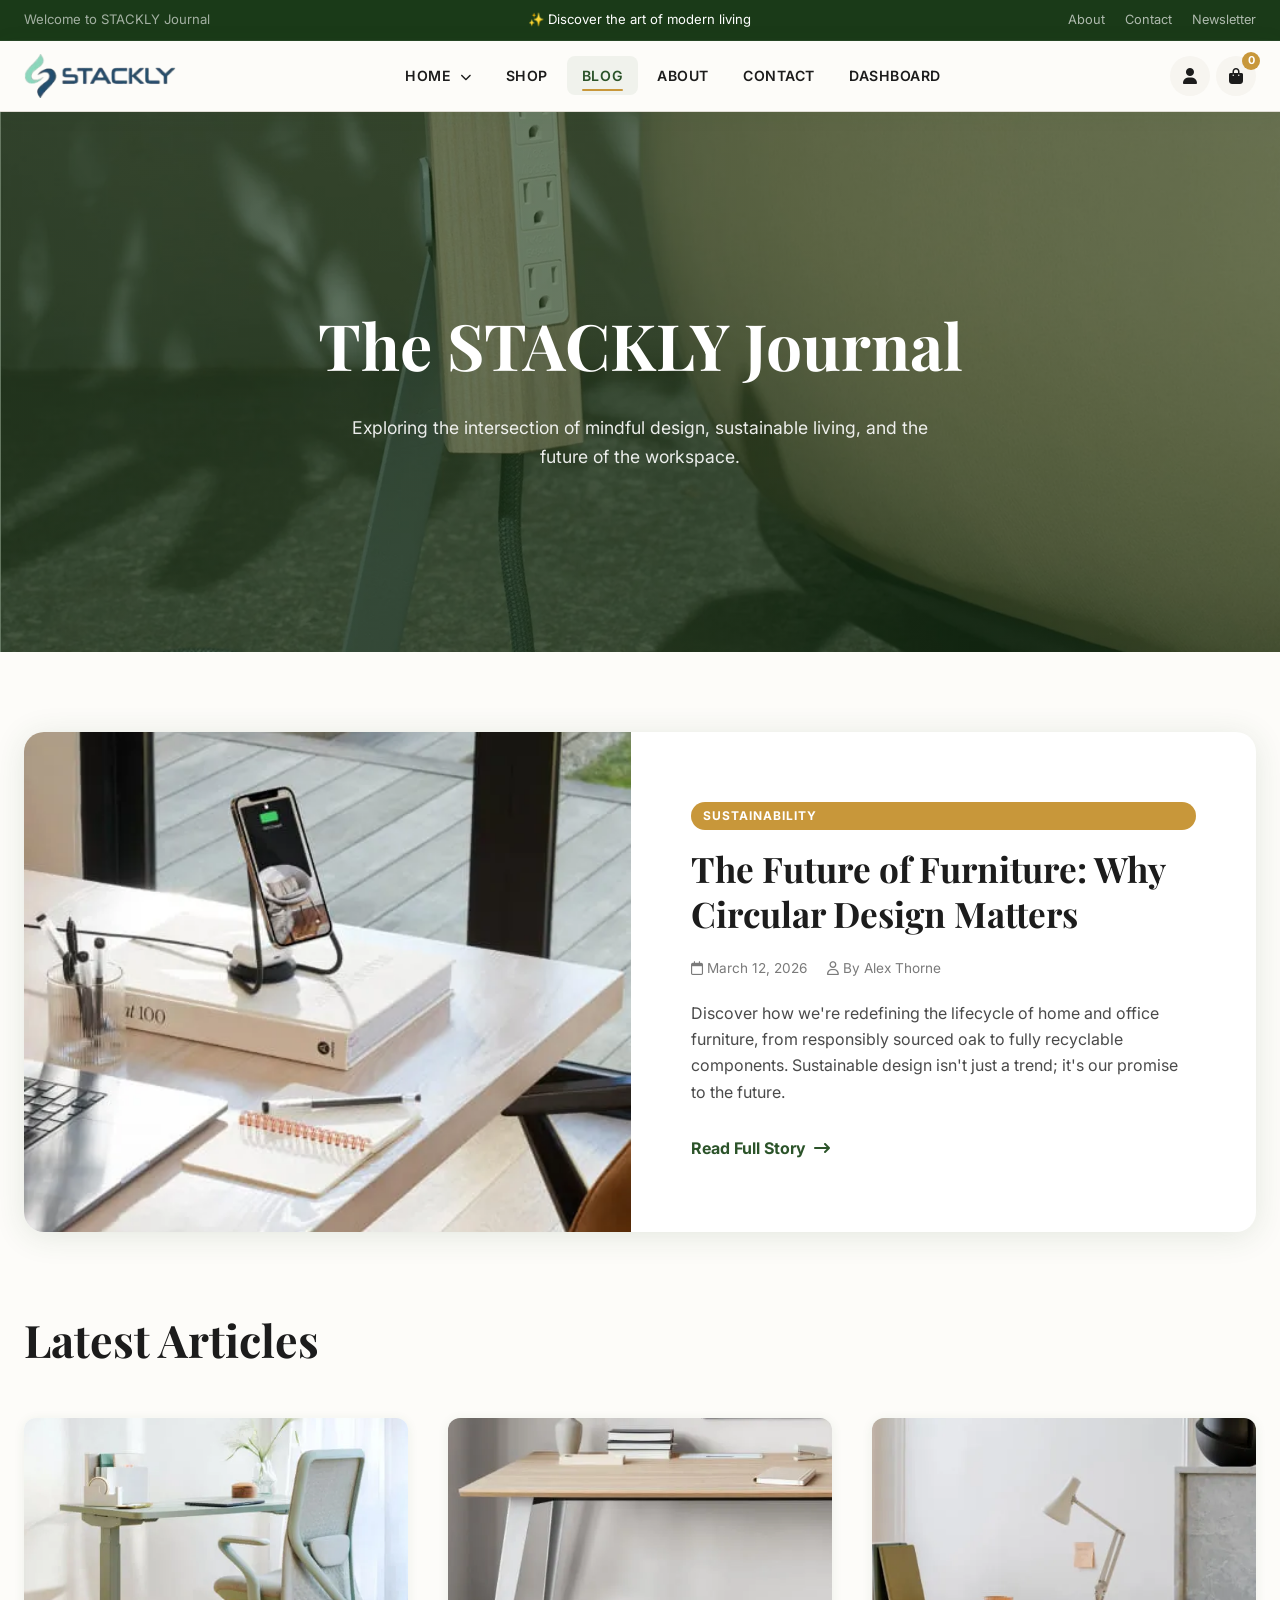
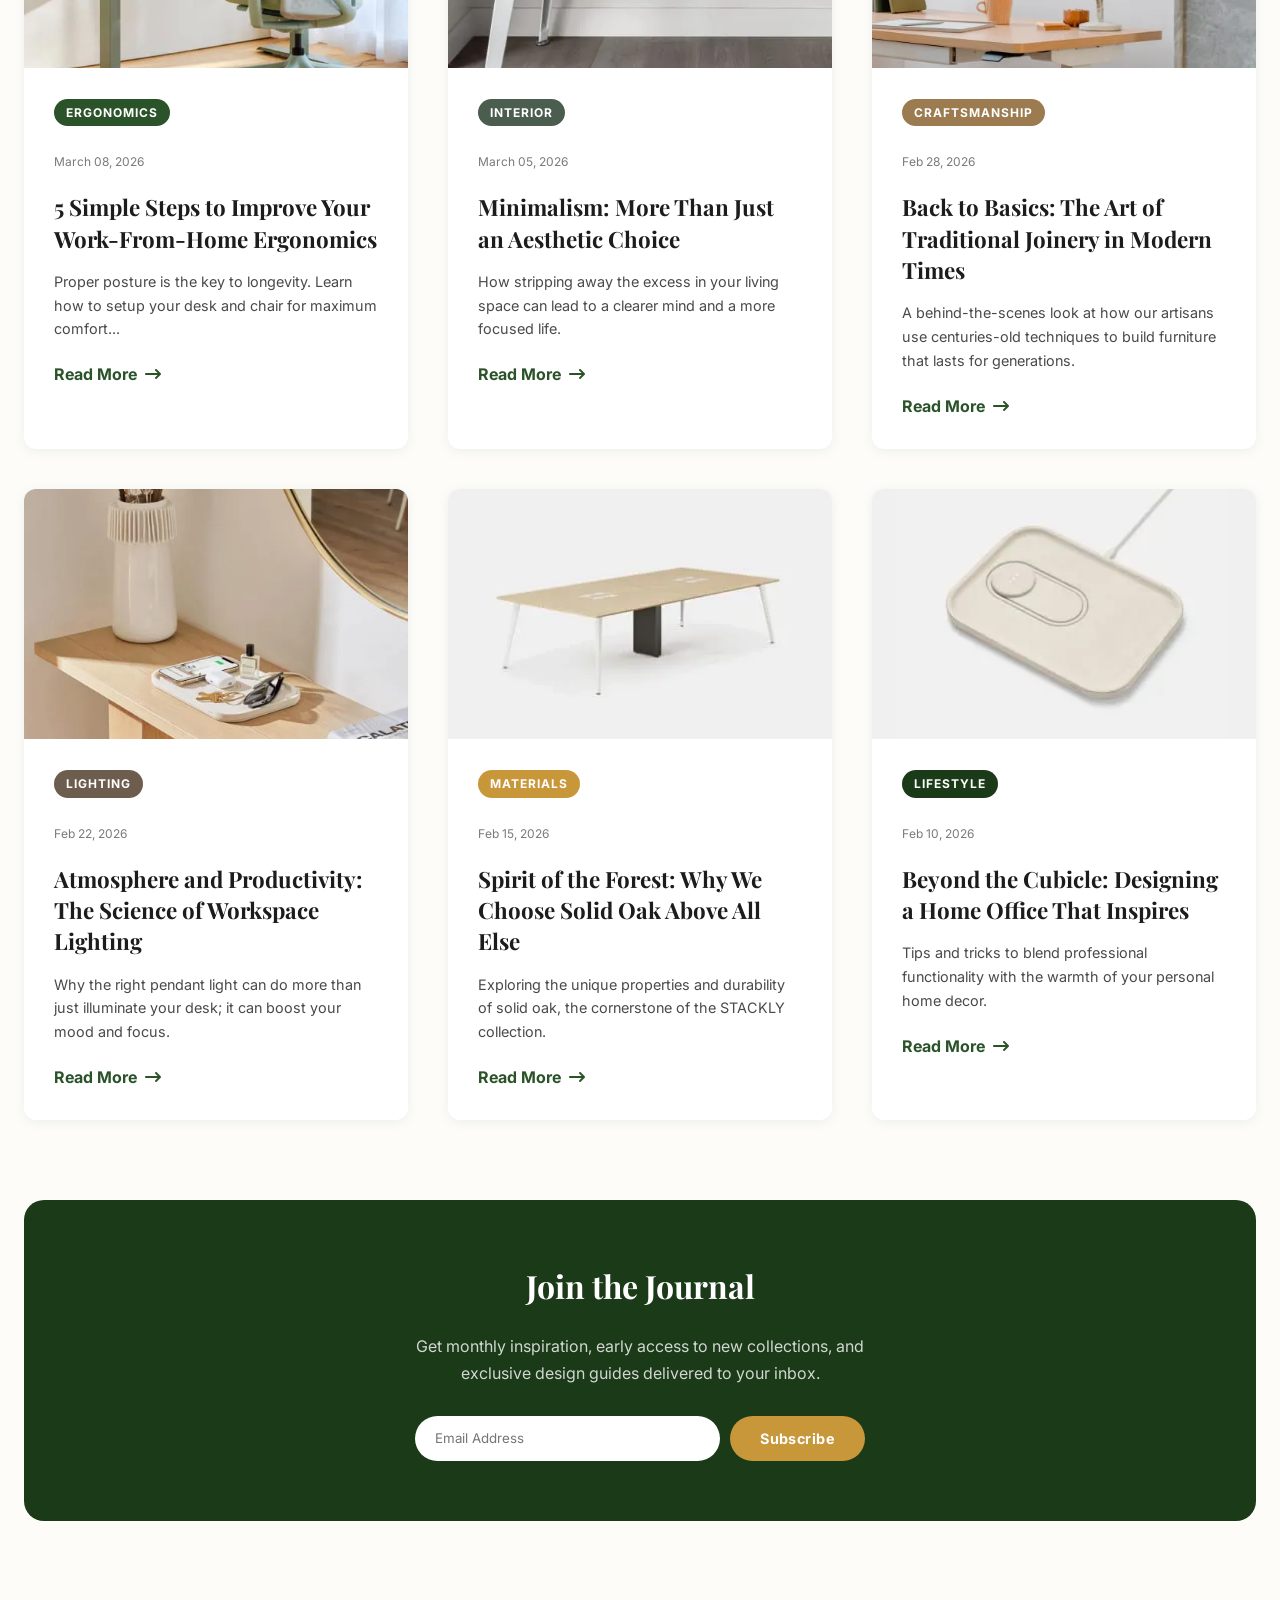
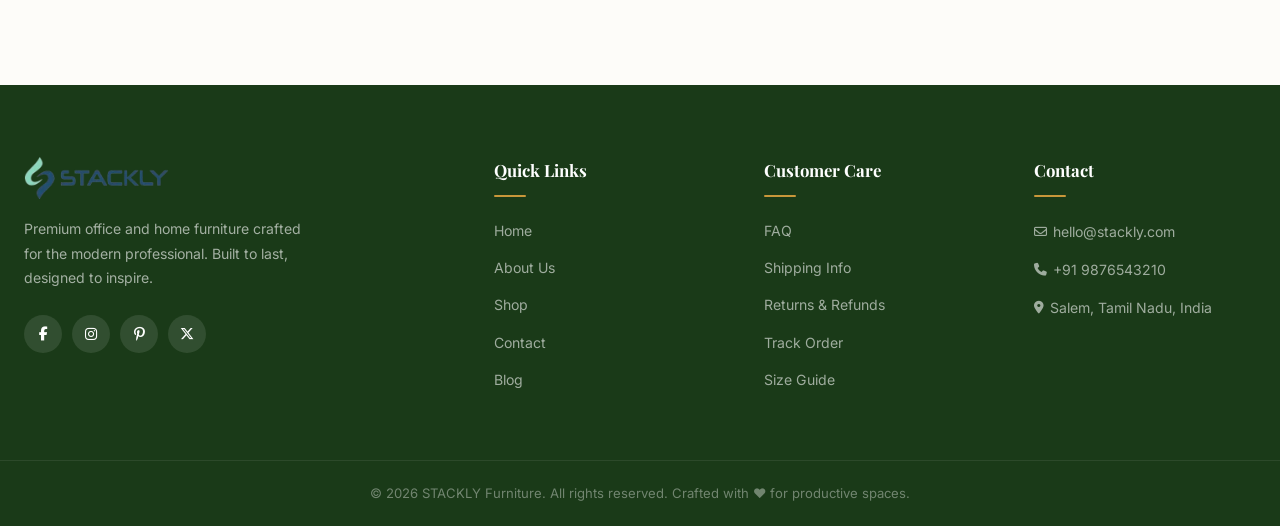
==== blog.html @ e365cb75 "Add files via upload" ====
<!DOCTYPE html>
<html lang="en-US">
<head>
  <meta charset="utf-8">
  <title>Blog - STACKLY Furniture | Design, Interior & Lifestyle</title>
  <meta name="description" content="Read the latest from STACKLY Furniture on interior design, office ergonomics, and sustainable living.">
  <meta name="author" content="STACKLY">
  <meta name="viewport" content="width=device-width, initial-scale=1, maximum-scale=1">
  <link rel="preconnect" href="https://fonts.googleapis.com">
  <link href="https://fonts.googleapis.com/css2?family=Inter:wght@300;400;500;600;700&family=Playfair+Display:wght@600;700&display=swap" rel="stylesheet">
  <link rel="stylesheet" href="https://cdnjs.cloudflare.com/ajax/libs/font-awesome/6.5.0/css/all.min.css">
  <link rel="stylesheet" href="style.css">
  <style>
    .blog-hero {
      height: 60vh;
      background: linear-gradient(rgba(26,58,24,0.6), rgba(26,58,24,0.6)), url('images/banner/banner-1.webp') center/cover no-repeat;
      display: flex;
      align-items: center;
      justify-content: center;
      text-align: center;
      color: var(--white);
      margin-bottom: 80px;
    }
    .blog-hero h1 {
      font-family: 'Playfair Display', serif;
      font-size: clamp(2.5rem, 5vw, 4rem);
      margin-bottom: 16px;
    }
    .blog-hero p {
      font-size: 1.1rem;
      max-width: 600px;
      margin: 0 auto;
      opacity: 0.9;
    }

    .featured-post {
      margin-bottom: 80px;
    }
    .featured-card {
      display: flex;
      background: var(--white);
      border-radius: var(--radius-lg);
      overflow: hidden;
      box-shadow: var(--shadow);
      transition: var(--transition-slow);
      text-decoration: none;
    }
    .featured-card:hover {
      transform: translateY(-8px);
      box-shadow: var(--shadow-lg);
    }
    .featured-img {
      flex: 1.2;
      height: 500px;
      overflow: hidden;
    }
    .featured-img img {
      width: 100%;
      height: 100%;
      object-fit: cover;
      transition: transform 1s ease;
    }
    .featured-card:hover .featured-img img {
      transform: scale(1.05);
    }
    .featured-content {
      flex: 1;
      padding: 60px;
      display: flex;
      flex-direction: column;
      justify-content: center;
    }
    .post-category {
      display: inline-block;
      padding: 4px 12px;
      background: var(--accent);
      color: var(--white);
      font-size: 0.75rem;
      font-weight: 700;
      border-radius: 50px;
      margin-bottom: 16px;
      text-transform: uppercase;
      letter-spacing: 1px;
    }
    .featured-content h2 {
      font-family: 'Playfair Display', serif;
      font-size: 2.2rem;
      line-height: 1.3;
      margin-bottom: 20px;
      color: var(--text-dark);
    }
    .post-meta {
      font-size: 0.85rem;
      color: var(--text-light);
      margin-bottom: 20px;
      display: flex;
      gap: 20px;
    }

    .blog-grid {
      display: grid;
      grid-template-columns: repeat(3, 1fr);
      gap: 40px;
      margin-bottom: 80px;
    }
    .blog-card {
      background: var(--white);
      border-radius: var(--radius);
      overflow: hidden;
      box-shadow: var(--shadow-sm);
      transition: var(--transition);
      display: flex;
      flex-direction: column;
    }
    .blog-card:hover {
      transform: translateY(-5px);
      box-shadow: var(--shadow);
    }
    .blog-card-img {
      height: 250px;
      overflow: hidden;
    }
    .blog-card-img img {
      width: 100%;
      height: 100%;
      object-fit: cover;
      transition: transform 0.6s ease;
    }
    .blog-card:hover .blog-card-img img {
      transform: scale(1.1);
    }
    .blog-card-content {
      padding: 30px;
      flex-grow: 1;
    }
    .blog-card-content h3 {
      font-family: 'Playfair Display', serif;
      font-size: 1.4rem;
      margin-bottom: 15px;
      line-height: 1.4;
      color: var(--text-dark);
    }
    .read-more {
      font-weight: 700;
      color: var(--primary);
      display: inline-flex;
      align-items: center;
      gap: 8px;
      transition: gap 0.3s;
    }
    .blog-card:hover .read-more {
      gap: 12px;
    }

    @media (max-width: 1024px) {
      .blog-grid { grid-template-columns: repeat(2, 1fr); }
      .featured-card { flex-direction: column; }
      .featured-img { height: 350px; }
      .featured-content { padding: 40px; }
    }
    @media (max-width: 640px) {
      .blog-grid { grid-template-columns: 1fr; }
      .featured-content h2 { font-size: 1.8rem; }
    }
  </style>
</head>
<body class="blog-page">

<div class="preloader" id="preloader">
  <div class="preloader-inner">
    <div class="preloader-logo-wrap">
      <img src="images/logo/logo.webp" alt="STACKLY" class="preloader-logo">
      <div class="preloader-glow"></div>
    </div>
    <div class="preloader-bar-track">
      <div class="preloader-bar" id="preloaderBar"></div>
    </div>
    <p class="preloader-label">Curating stories&hellip;</p>
  </div>
</div>

<button id="scroll-top" aria-label="Back to top"><i class="fa-solid fa-arrow-up"></i></button>

<div class="topbar">
  <div class="topbar-inner">
    <div style="color:rgba(255,255,255,.6);font-size:.82rem;">Welcome to STACKLY Journal</div>
    <div class="topbar-center">✨ Discover the art of modern living</div>
    <div class="topbar-links">
      <a href="about.html">About</a>
      <a href="contact.html">Contact</a>
      <a href="#">Newsletter</a>
    </div>
  </div>
</div>

<header class="site-header">
  <div class="header-inner">
    <a href="index.html" class="logo"><img src="images/logo/logo.webp" alt="STACKLY Furniture"></a>
    <nav class="main-nav" id="mainNav">
      <ul>
        <li class="has-dropdown">
          <a href="#">Home <i class="fa-solid fa-chevron-down"></i></a>
          <ul class="dropdown">
            <li><a href="index.html">Home 1</a></li>
            <li><a href="index2.html">Home 2</a></li>
          </ul>
        </li>
        <li><a href="shop.html">Shop</a></li>
        <li><a href="blog.html" class="active">Blog</a></li>
        <li><a href="about.html">About</a></li>
        <li><a href="contact.html">Contact</a></li>
        <li><a href="dashboard.html">Dashboard</a></li>
      </ul>
    </nav>
    <div class="nav-actions">
      <a href="login.html" class="nav-btn" aria-label="Account"><i class="fa-solid fa-user"></i></a>
      <a href="cart.html" class="nav-btn cart" aria-label="Cart">
        <i class="fa-solid fa-bag-shopping"></i>
        <span class="cart-count">0</span>
      </a>
    </div>
    <button class="mobile-toggle" id="mobileToggle" aria-label="Menu">
      <span></span><span></span><span></span>
    </button>
  </div>
</header>

<section class="blog-hero">
  <div class="container reveal">
    <h1>The STACKLY Journal</h1>
    <p>Exploring the intersection of mindful design, sustainable living, and the future of the workspace.</p>
  </div>
</section>

<section class="featured-post">
  <div class="container">
    <a href="./404.html" class="featured-card reveal">
      <div class="featured-img">
        <img src="images/gallery/gallery-4.webp" alt="Sustainability in Design">
      </div>
      <div class="featured-content">
        <span class="post-category">Sustainability</span>
        <h2>The Future of Furniture: Why Circular Design Matters</h2>
        <div class="post-meta">
          <span><i class="fa-regular fa-calendar"></i> March 12, 2026</span>
          <span><i class="fa-regular fa-user"></i> By Alex Thorne</span>
        </div>
        <p style="margin-bottom: 30px; color: var(--text-mid);">Discover how we're redefining the lifecycle of home and office furniture, from responsibly sourced oak to fully recyclable components. Sustainable design isn't just a trend; it's our promise to the future.</p>
        <div class="read-more">Read Full Story <i class="fa-solid fa-arrow-right-long"></i></div>
      </div>
    </a>
  </div>
</section>

<section class="section" style="padding-top: 0;">
  <div class="container">
    <div class="section-header reveal" style="text-align: left; margin-bottom: 50px;">
      <h2 class="section-title">Latest Articles</h2>
    </div>

    <div class="blog-grid">
      <article class="blog-card reveal delay-1">
        <a href="./404.html" class="blog-card-img">
          <img src="images/gallery/gallery-1.webp" alt="Office Ergonomics">
        </a>
        <div class="blog-card-content">
          <span class="post-category" style="background:var(--primary);">Ergonomics</span>
          <div class="post-meta" style="font-size: 0.75rem; margin-top: 10px;">
            <span>March 08, 2026</span>
          </div>
          <h3>5 Simple Steps to Improve Your Work-From-Home Ergonomics</h3>
          <p style="margin-bottom: 20px; color: var(--text-mid); font-size: 0.9rem;">Proper posture is the key to longevity. Learn how to setup your desk and chair for maximum comfort...</p>
          <a href="./404.html" class="read-more">Read More <i class="fa-solid fa-arrow-right-long"></i></a>
        </div>
      </article>

      <article class="blog-card reveal delay-2">
        <a href="./404.html" class="blog-card-img">
          <img src="images/gallery/gallery-2.webp" alt="Minimalist Interiors">
        </a>
        <div class="blog-card-content">
          <span class="post-category" style="background:#4A5D4E;">Interior</span>
          <div class="post-meta" style="font-size: 0.75rem; margin-top: 10px;">
            <span>March 05, 2026</span>
          </div>
          <h3>Minimalism: More Than Just an Aesthetic Choice</h3>
          <p style="margin-bottom: 20px; color: var(--text-mid); font-size: 0.9rem;">How stripping away the excess in your living space can lead to a clearer mind and a more focused life.</p>
          <a href="./404.html" class="read-more">Read More <i class="fa-solid fa-arrow-right-long"></i></a>
        </div>
      </article>

      <article class="blog-card reveal delay-3">
        <a href="./404.html" class="blog-card-img">
          <img src="images/gallery/gallery-3.webp" alt="Craftsmanship">
        </a>
        <div class="blog-card-content">
          <span class="post-category" style="background:#9B7B4F;">Craftsmanship</span>
          <div class="post-meta" style="font-size: 0.75rem; margin-top: 10px;">
            <span>Feb 28, 2026</span>
          </div>
          <h3>Back to Basics: The Art of Traditional Joinery in Modern Times</h3>
          <p style="margin-bottom: 20px; color: var(--text-mid); font-size: 0.9rem;">A behind-the-scenes look at how our artisans use centuries-old techniques to build furniture that lasts for generations.</p>
          <a href="./404.html" class="read-more">Read More <i class="fa-solid fa-arrow-right-long"></i></a>
        </div>
      </article>

      <article class="blog-card reveal">
        <a href="./404.html" class="blog-card-img">
          <img src="images/gallery/gallery-5.webp" alt="Modern Lighting">
        </a>
        <div class="blog-card-content">
          <span class="post-category" style="background:#6D5D4E;">Lighting</span>
          <div class="post-meta" style="font-size: 0.75rem; margin-top: 10px;">
            <span>Feb 22, 2026</span>
          </div>
          <h3>Atmosphere and Productivity: The Science of Workspace Lighting</h3>
          <p style="margin-bottom: 20px; color: var(--text-mid); font-size: 0.9rem;">Why the right pendant light can do more than just illuminate your desk; it can boost your mood and focus.</p>
          <a href="./404.html" class="read-more">Read More <i class="fa-solid fa-arrow-right-long"></i></a>
        </div>
      </article>

      <article class="blog-card reveal delay-1">
        <a href="./404.html" class="blog-card-img">
          <img src="images/section/categories-1.webp" alt="Natural Materials">
        </a>
        <div class="blog-card-content">
          <span class="post-category" style="background:var(--accent);">Materials</span>
          <div class="post-meta" style="font-size: 0.75rem; margin-top: 10px;">
            <span>Feb 15, 2026</span>
          </div>
          <h3>Spirit of the Forest: Why We Choose Solid Oak Above All Else</h3>
          <p style="margin-bottom: 20px; color: var(--text-mid); font-size: 0.9rem;">Exploring the unique properties and durability of solid oak, the cornerstone of the STACKLY collection.</p>
          <a href="./404.html" class="read-more">Read More <i class="fa-solid fa-arrow-right-long"></i></a>
        </div>
      </article>

      <article class="blog-card reveal delay-2">
        <a href="./404.html" class="blog-card-img">
          <img src="images/section/categories-6.webp" alt="Home Office">
        </a>
        <div class="blog-card-content">
          <span class="post-category" style="background:var(--primary-dark);">Lifestyle</span>
          <div class="post-meta" style="font-size: 0.75rem; margin-top: 10px;">
            <span>Feb 10, 2026</span>
          </div>
          <h3>Beyond the Cubicle: Designing a Home Office That Inspires</h3>
          <p style="margin-bottom: 20px; color: var(--text-mid); font-size: 0.9rem;">Tips and tricks to blend professional functionality with the warmth of your personal home decor.</p>
          <a href="./404.html" class="read-more">Read More <i class="fa-solid fa-arrow-right-long"></i></a>
        </div>
      </article>
    </div>

    <div class="reveal-scale" style="background: var(--primary-dark); padding: 60px; border-radius: var(--radius-lg); color: white; text-align: center; margin-bottom: 80px;">
        <h2 style="font-family: 'Playfair Display', serif; font-size: 2rem; margin-bottom: 20px;">Join the Journal</h2>
        <p style="margin-bottom: 30px; opacity: 0.8; max-width: 500px; margin-left: auto; margin-right: auto;">Get monthly inspiration, early access to new collections, and exclusive design guides delivered to your inbox.</p>
        <form onsubmit="return false;" style="display: flex; gap: 10px; max-width: 450px; margin: 0 auto; flex-wrap: wrap;">
            <input type="email" placeholder="Email Address" style="flex: 1; min-width: 250px; padding: 14px 20px; border-radius: 50px; border: none; outline: none;">
            <button type="submit" class="btn btn-primary" style="border-radius: 50px; padding: 14px 30px; background: var(--accent);">Subscribe</button>
        </form>
    </div>
  </div>
</section>

<footer class="footer">
  <div class="container">
    <div class="footer-grid">
      <div class="footer-brand">
        <div class="logo"><img src="images/logo/logo.webp" alt="STACKLY Furniture"></div>
        <p>Premium office and home furniture crafted for the modern professional. Built to last, designed to inspire.</p>
        <div class="footer-socials">
          <a href="./404.html" class="social-link"><i class="fa-brands fa-facebook-f"></i></a>
          <a href="./404.html" class="social-link"><i class="fa-brands fa-instagram"></i></a>
          <a href="./404.html" class="social-link"><i class="fa-brands fa-pinterest-p"></i></a>
          <a href="./404.html" class="social-link"><i class="fa-brands fa-x-twitter"></i></a>
        </div>
      </div>
      <div class="footer-col">
        <h4>Quick Links</h4>
        <ul>
          <li><a href="index.html">Home</a></li>
          <li><a href="about.html">About Us</a></li>
          <li><a href="shop.html">Shop</a></li>
          <li><a href="contact.html">Contact</a></li>
          <li><a href="blog.html">Blog</a></li>
        </ul>
      </div>
      <div class="footer-col">
        <h4>Customer Care</h4>
        <ul>
          <li><a href="./404.html">FAQ</a></li>
          <li><a href="./404.html">Shipping Info</a></li>
          <li><a href="./404.html">Returns & Refunds</a></li>
          <li><a href="./404.html">Track Order</a></li>
          <li><a href="./404.html">Size Guide</a></li>
        </ul>
      </div>
      <div class="footer-col">
        <h4>Contact</h4>
        <ul>
          <li><a href="mailto:hello@stackly.com"><i class="fa-regular fa-envelope"></i> hello@stackly.com</a></li>
          <li><a href="tel:+91 9876543210"><i class="fa-solid fa-phone"></i> +91 9876543210</a></li>
          <li><a href="#"><i class="fa-solid fa-location-dot"></i> Salem, Tamil Nadu, India</a></li>
        </ul>
      </div>
    </div>
  </div>
  <div class="footer-bottom">
    <p>&copy; 2026 STACKLY Furniture. All rights reserved. Crafted with ❤️ for productive spaces.</p>
  </div>
</footer>

<script src="script.js"></script>
</body>
</html>
---- style.css ----
:root {
  --primary:        #2B5329;
  --primary-light:  #3D7A3A;
  --primary-dark:   #1A3A18;
  --accent:         #C8973A;
  --accent-light:   #E8B96A;
  --bg:             #F7F5F0;
  --bg-light:       #FDFCF9;
  --text-dark:      #1C1C1C;
  --text-mid:       #4A4A4A;
  --text-light:     #7A7A7A;
  --white:          #FFFFFF;
  --border:         #E0DDD5;
  --shadow-sm:      0 2px 12px rgba(43,83,41,0.08);
  --shadow:         0 4px 32px rgba(43,83,41,0.12);
  --shadow-lg:      0 12px 48px rgba(43,83,41,0.18);
  --radius:         12px;
  --radius-lg:      20px;
  --transition:     0.3s cubic-bezier(.4,0,.2,1);
  --transition-slow:0.6s cubic-bezier(.4,0,.2,1);
}

*, *::before, *::after {
  box-sizing: border-box;
  margin: 0;
  padding: 0;
}
html { scroll-behavior: smooth; font-size: 16px; }
body {
  font-family: 'Inter', -apple-system, BlinkMacSystemFont, 'Segoe UI', sans-serif;
  background: var(--bg-light);
  color: var(--text-dark);
  line-height: 1.65;
  overflow-x: hidden;
}
a { text-decoration: none; color: inherit; }
img { max-width: 100%; height: auto; display: block; }
ul { list-style: none; }
button { cursor: pointer; border: none; background: none; font-family: inherit; }
input, textarea, select { font-family: inherit; }


@keyframes spin {
  to { transform: rotate(360deg); }
}
@keyframes fadeIn {
  from { opacity: 0; }
  to   { opacity: 1; }
}
@keyframes slideUp {
  from { opacity: 0; transform: translateY(40px); }
  to   { opacity: 1; transform: translateY(0); }
}
@keyframes slideDown {
  from { opacity: 0; transform: translateY(-20px); }
  to   { opacity: 1; transform: translateY(0); }
}
@keyframes slideInLeft {
  from { opacity: 0; transform: translateX(-40px); }
  to   { opacity: 1; transform: translateX(0); }
}
@keyframes slideInRight {
  from { opacity: 0; transform: translateX(40px); }
  to   { opacity: 1; transform: translateX(0); }
}
@keyframes scaleIn {
  from { opacity: 0; transform: scale(0.92); }
  to   { opacity: 1; transform: scale(1); }
}
@keyframes pulse {
  0%, 100% { transform: scale(1); }
  50%       { transform: scale(1.05); }
}
@keyframes shimmer {
  0%   { background-position: -500px 0; }
  100% { background-position: 500px 0; }
}
@keyframes bounceY {
  0%, 100% { transform: translateY(0); }
  50%       { transform: translateY(-6px); }
}

.reveal {
  opacity: 0;
  transform: translateY(32px);
  transition: opacity 0.65s ease, transform 0.65s ease;
}
.reveal.is-visible {
  opacity: 1;
  transform: translateY(0);
}
.reveal-left {
  opacity: 0;
  transform: translateX(-32px);
  transition: opacity 0.65s ease, transform 0.65s ease;
}
.reveal-left.is-visible {
  opacity: 1;
  transform: translateX(0);
}
.reveal-right {
  opacity: 0;
  transform: translateX(32px);
  transition: opacity 0.65s ease, transform 0.65s ease;
}
.reveal-right.is-visible {
  opacity: 1;
  transform: translateX(0);
}
.reveal-scale {
  opacity: 0;
  transform: scale(0.94);
  transition: opacity 0.65s ease, transform 0.65s ease;
}
.reveal-scale.is-visible {
  opacity: 1;
  transform: scale(1);
}
/* Stagger delays */
.delay-1 { transition-delay: 0.1s; }
.delay-2 { transition-delay: 0.2s; }
.delay-3 { transition-delay: 0.3s; }
.delay-4 { transition-delay: 0.4s; }
.delay-5 { transition-delay: 0.5s; }

#scroll-top {
  position: fixed;
  bottom: 28px;
  right: 28px;
  width: 48px;
  height: 48px;
  background: var(--primary);
  border-radius: 50%;
  display: none;
  align-items: center;
  justify-content: center;
  color: var(--white);
  font-size: 18px;
  z-index: 9999;
  box-shadow: 0 4px 20px rgba(43,83,41,0.4);
  transition: var(--transition);
  animation: bounceY 2s ease-in-out infinite;
}
#scroll-top.show  { display: flex; }
#scroll-top:hover { background: var(--accent); transform: scale(1.1); animation: none; }


@keyframes logoBreathe {
  0%, 100% { transform: scale(1);    filter: drop-shadow(0 0 0px rgba(200,151,58,0)); }
  50%       { transform: scale(1.07); filter: drop-shadow(0 0 22px rgba(200,151,58,0.65)); }
}
@keyframes ringRotate {
  to { transform: rotate(360deg); }
}
@keyframes ringPulse {
  0%, 100% { opacity: 1; }
  50%       { opacity: 0.5; }
}
@keyframes barFill {
  0%   { width: 0%; }
  30%  { width: 45%; }
  70%  { width: 75%; }
  90%  { width: 92%; }
  100% { width: 100%; }
}
@keyframes preloaderFadeOut {
  to { opacity: 0; visibility: hidden; }
}
@keyframes labelBlink {
  0%, 100% { opacity: 0.7; }
  50%       { opacity: 1; }
}

.preloader {
  position: fixed;
  inset: 0;
  background: linear-gradient(145deg, var(--primary-dark) 0%, #0d2410 100%);
  display: flex;
  align-items: center;
  justify-content: center;
  z-index: 99999;
  transition: opacity 0.75s ease, visibility 0.75s ease;
}
.preloader.hidden {
  opacity: 0;
  visibility: hidden;
  pointer-events: none;
}

/* Decorative background dots */
.preloader::before,
.preloader::after {
  content: '';
  position: absolute;
  border-radius: 50%;
  background: rgba(200,151,58,0.06);
  pointer-events: none;
}
.preloader::before { width: 480px; height: 480px; top: -160px; right: -120px; }
.preloader::after  { width: 320px; height: 320px; bottom: -100px; left: -80px; }

/* Center wrapper */
.preloader-inner {
  display: flex;
  flex-direction: column;
  align-items: center;
  gap: 0;
  position: relative;
  z-index: 1;
}

/* Spinning amber ring behind the logo */
.preloader-logo-wrap {
  position: relative;
  width: 140px;
  height: 140px;
  display: flex;
  align-items: center;
  justify-content: center;
  margin-bottom: 36px;
}
.preloader-logo-wrap::before {
  content: '';
  position: absolute;
  inset: 0;
  border-radius: 50%;
  border: 3px solid transparent;
  border-top-color: var(--accent);
  border-right-color: rgba(200,151,58,0.3);
  animation: ringRotate 1.4s linear infinite;
}
.preloader-logo-wrap::after {
  content: '';
  position: absolute;
  inset: 8px;
  border-radius: 50%;
  border: 2px solid rgba(255,255,255,0.06);
  border-bottom-color: rgba(200,151,58,0.25);
  animation: ringRotate 2s linear infinite reverse;
}

/* Soft circular glow behind logo */
.preloader-glow {
  position: absolute;
  inset: 18px;
  border-radius: 50%;
  background: radial-gradient(circle, rgba(200,151,58,0.12) 0%, transparent 70%);
  animation: ringPulse 2s ease-in-out infinite;
}

/* Logo image */
.preloader-logo {
  width: 90px;
  height: auto;
  position: relative;
  z-index: 1;
  animation: logoBreathe 2.4s ease-in-out infinite;
  filter: brightness(1.1);
}

/* Progress bar track */
.preloader-bar-track {
  width: 200px;
  height: 3px;
  background: rgba(255,255,255,0.1);
  border-radius: 3px;
  overflow: hidden;
  margin-bottom: 18px;
}
.preloader-bar {
  height: 100%;
  width: 0%;
  background: linear-gradient(90deg, var(--accent), var(--accent-light));
  border-radius: 3px;
  transition: width 0.3s ease;
  box-shadow: 0 0 8px rgba(200,151,58,0.5);
}

/* Loading label */
.preloader-label {
  font-family: 'Inter', sans-serif;
  font-size: 0.78rem;
  color: rgba(255,255,255,0.45);
  letter-spacing: 0.12em;
  text-transform: uppercase;
  animation: labelBlink 1.8s ease-in-out infinite;
}


/* ============================================================
   TOPBAR
   ============================================================ */
.topbar {
  background: var(--primary-dark);
  color: var(--white);
  padding: 9px 0;
  font-size: 0.82rem;
  border-bottom: 1px solid rgba(255,255,255,0.06);
}
.topbar-inner {
  max-width: 1400px;
  margin: auto;
  padding: 0 24px;
  display: flex;
  align-items: center;
  justify-content: space-between;
  gap: 12px;
}
.topbar-left { color: rgba(255,255,255,0.55); }
.topbar-center { text-align: center; flex: 1; }
.topbar-center span { color: var(--accent-light); font-weight: 600; }
.topbar-links { display: flex; gap: 20px; }
.topbar-links a {
  color: rgba(255,255,255,0.65);
  transition: color 0.2s;
  font-size: 0.8rem;
}
.topbar-links a:hover { color: var(--accent-light); }


/* ============================================================
   SITE HEADER
   ============================================================ */
.site-header {
  background: var(--bg-light);
  border-bottom: 1px solid var(--border);
  position: sticky;
  top: 0;
  z-index: 1000;
  box-shadow: 0 2px 20px rgba(43,83,41,0.07);
  transition: box-shadow 0.3s;
}
.site-header.scrolled { box-shadow: 0 4px 32px rgba(43,83,41,0.14); }
.header-inner {
  max-width: 1400px;
  margin: auto;
  padding: 0 24px;
  display: flex;
  align-items: center;
  justify-content: space-between;
  height: 70px;
  gap: 16px;
}
.logo img {
  height: 44px;
  transition: transform 0.3s;
}
.logo:hover img { transform: scale(1.04); }

/* Desktop Nav */
.main-nav > ul {
  display: flex;
  gap: 4px;
  align-items: center;
}
.main-nav li { position: relative; }
.main-nav a {
  display: block;
  padding: 8px 15px;
  font-size: 0.88rem;
  font-weight: 600;
  letter-spacing: 0.04em;
  text-transform: uppercase;
  color: var(--text-dark);
  border-radius: 8px;
  transition: var(--transition);
  position: relative;
}
.main-nav a::after {
  content: '';
  position: absolute;
  bottom: 4px; left: 15px; right: 15px;
  height: 2px;
  background: var(--accent);
  transform: scaleX(0);
  transform-origin: left;
  transition: transform 0.3s;
  border-radius: 2px;
}
.main-nav a:hover::after,
.main-nav a.active::after { transform: scaleX(1); }
.main-nav a:hover,
.main-nav a.active { color: var(--primary); background: rgba(43,83,41,0.06); }

/* Dropdown Menu Styles */
.has-dropdown { position: relative; }
.has-dropdown a i {
  font-size: 0.7rem;
  margin-left: 4px;
  transition: transform 0.3s;
}
.has-dropdown:hover a i { transform: rotate(180deg); }

.dropdown {
  position: absolute;
  top: 100%;
  left: 50%;
  width: 220px;
  background: var(--white);
  border-radius: var(--radius);
  box-shadow: var(--shadow-lg);
  padding: 12px 0;
  opacity: 0;
  visibility: hidden;
  transform: translateX(-50%) translateY(15px);
  transition: all 0.4s cubic-bezier(0.4, 0, 0.2, 1);
  z-index: 1001;
  border: 1px solid var(--border);
  display: flex;
  flex-direction: column;
}

.has-dropdown:hover .dropdown {
  opacity: 1;
  visibility: visible;
  transform: translateX(-50%) translateY(0);
}

.dropdown li {
  width: 100%;
  padding: 0 12px;
}

.dropdown a {
  padding: 8px 16px !important;
  font-size: 0.85rem !important;
  text-transform: none !important;
  font-weight: 500 !important;
  display: block !important;
  border-radius: 6px !important;
  background: transparent !important;
  color: var(--text-dark) !important;
}

.dropdown a::after { display: none !important; }

.dropdown a:hover {
  background: rgba(43,83,41,0.08) !important;
  color: var(--primary) !important;
  padding-left: 20px !important;
}

/* Mobile Dropdown (Responsive Adjustments) */
@media (max-width: 1024px) {
  .main-nav.open .dropdown {
    position: static;
    width: 100%;
    opacity: 1;
    visibility: visible;
    transform: none;
    box-shadow: none;
    border: none;
    padding: 0 0 0 20px;
    background: transparent;
    display: none; /* Toggleable on mobile */
  }
  
  .main-nav.open .has-dropdown.active .dropdown {
    display: block;
  }

  .main-nav.open .has-dropdown > a {
    display: flex;
    justify-content: space-between;
    align-items: center;
  }
}

/* Nav Icon Buttons */
.nav-actions { display: flex; align-items: center; gap: 6px; }
.nav-btn {
  width: 40px;
  height: 40px;
  display: flex;
  align-items: center;
  justify-content: center;
  border-radius: 50%;
  background: var(--bg);
  color: var(--text-dark);
  transition: var(--transition);
  font-size: 1rem;
}
.nav-btn:hover { background: var(--primary); color: var(--white); transform: scale(1.08); }
.nav-btn.cart  { position: relative; }
.cart-count {
  position: absolute;
  top: -4px; right: -4px;
  background: var(--accent);
  color: var(--white);
  width: 18px; height: 18px;
  border-radius: 50%;
  font-size: 0.68rem;
  font-weight: 700;
  display: flex;
  align-items: center;
  justify-content: center;
  animation: pulse 2s ease-in-out infinite;
}

/* Mobile Hamburger */
.mobile-toggle {
  display: none;
  flex-direction: column;
  gap: 5px;
  padding: 8px;
  border-radius: 8px;
  transition: background 0.2s;
}
.mobile-toggle:hover { background: var(--bg); }
.mobile-toggle span {
  width: 24px; height: 2px;
  background: var(--text-dark);
  border-radius: 2px;
  transition: var(--transition);
  display: block;
}
.mobile-toggle.open span:nth-child(1) { transform: translateY(7px) rotate(45deg); }
.mobile-toggle.open span:nth-child(2) { opacity: 0; transform: scaleX(0); }
.mobile-toggle.open span:nth-child(3) { transform: translateY(-7px) rotate(-45deg); }


/* ============================================================
   LAYOUT UTILITIES
   ============================================================ */
.section  { padding: 84px 0; }
.container {
  max-width: 1400px;
  margin: auto;
  padding: 0 24px;
}
.section-header {
  text-align: center;
  margin-bottom: 56px;
}
.section-tag {
  display: inline-block;
  padding: 5px 16px;
  background: rgba(43,83,41,0.09);
  color: var(--primary);
  font-size: 0.75rem;
  font-weight: 700;
  border-radius: 30px;
  letter-spacing: 0.12em;
  text-transform: uppercase;
  margin-bottom: 14px;
}
.section-title {
  font-family: 'Playfair Display', serif;
  font-size: clamp(1.8rem, 3.5vw, 2.8rem);
  color: var(--text-dark);
  margin-bottom: 14px;
  line-height: 1.25;
}
.section-sub {
  color: var(--text-mid);
  max-width: 520px;
  margin: 0 auto;
  font-size: 0.97rem;
}
.text-center { text-align: center; }
.mt-8  { margin-top: 32px; }
.mt-12 { margin-top: 48px; }


/* ============================================================
   BUTTONS
   ============================================================ */
.btn {
  display: inline-flex;
  align-items: center;
  gap: 8px;
  padding: 13px 28px;
  border-radius: 9px;
  font-size: 0.9rem;
  font-weight: 700;
  letter-spacing: 0.03em;
  transition: var(--transition);
  cursor: pointer;
  white-space: nowrap;
}
.btn i { transition: transform 0.3s; }
.btn:hover i  { transform: translateX(4px); }

.btn-primary  { background: var(--accent); color: var(--white); }
.btn-primary:hover { background: #b07d2e; transform: translateY(-2px); box-shadow: 0 6px 20px rgba(200,151,58,0.35); }

.btn-outline  { border: 2px solid var(--white); color: var(--white); }
.btn-outline:hover { background: var(--white); color: var(--primary); }

.btn-green    { background: var(--primary); color: var(--white); }
.btn-green:hover { background: var(--primary-light); transform: translateY(-2px); box-shadow: 0 6px 20px rgba(43,83,41,0.3); }

.btn-ghost {
  background: transparent;
  border: 2px solid var(--primary);
  color: var(--primary);
}
.btn-ghost:hover { background: var(--primary); color: var(--white); }


/* ============================================================
   HERO SLIDER
   ============================================================ */
.hero-slider {
  position: relative;
  overflow: hidden;
  background: #141f14;
}
.slide {
  position: relative;
  height: 88vh;
  min-height: 520px;
  display: none;
  overflow: hidden;
}
.slide.active { display: block; }
.slide-img {
  width: 100%; height: 100%;
  object-fit: cover;
  opacity: 0.62;
  transform: scale(1.04);
  transition: transform 8s ease, opacity 0.8s ease;
}
.slide.active .slide-img { transform: scale(1); }
.slide-content {
  position: absolute;
  inset: 0;
  display: flex;
  align-items: center;
  padding: 0 8vw;
}
.slide-text {
  max-width: 600px;
  animation: slideUp 0.8s cubic-bezier(.22,1,.36,1) both;
}
.slide-tag {
  display: inline-block;
  padding: 5px 16px;
  background: var(--accent);
  color: var(--white);
  font-size: 0.75rem;
  font-weight: 800;
  border-radius: 30px;
  letter-spacing: 0.1em;
  margin-bottom: 20px;
  text-transform: uppercase;
  animation: slideInLeft 0.7s 0.1s both;
}
.slide-title {
  font-family: 'Playfair Display', serif;
  font-size: clamp(2.2rem, 5.5vw, 4rem);
  color: var(--white);
  line-height: 1.13;
  margin-bottom: 18px;
  animation: slideUp 0.7s 0.2s both;
  text-shadow: 0 2px 24px rgba(0,0,0,0.3);
}
.slide-desc {
  font-size: 1.02rem;
  color: rgba(255,255,255,0.82);
  margin-bottom: 36px;
  max-width: 460px;
  animation: slideUp 0.7s 0.35s both;
}
.slide-actions {
  display: flex;
  gap: 14px;
  flex-wrap: wrap;
  animation: slideUp 0.7s 0.48s both;
}

/* Slider Arrows */
.slider-arrow {
  position: absolute;
  top: 50%;
  transform: translateY(-50%);
  background: rgba(255,255,255,0.14);
  backdrop-filter: blur(6px);
  -webkit-backdrop-filter: blur(6px);
  border: 1px solid rgba(255,255,255,0.25);
  color: var(--white);
  width: 52px; height: 52px;
  border-radius: 50%;
  font-size: 1.1rem;
  display: flex;
  align-items: center;
  justify-content: center;
  cursor: pointer;
  transition: var(--transition);
  z-index: 10;
}
.slider-arrow:hover { background: var(--accent); border-color: var(--accent); transform: translateY(-50%) scale(1.08); }
.slider-prev { left: 28px; }
.slider-next { right: 28px; }

/* Slider Dots */
.slider-controls {
  position: absolute;
  bottom: 32px;
  left: 50%;
  transform: translateX(-50%);
  display: flex;
  gap: 10px;
  z-index: 10;
}
.slider-dot {
  width: 10px; height: 10px;
  border-radius: 5px;
  background: rgba(255,255,255,0.4);
  border: none;
  cursor: pointer;
  transition: var(--transition);
}
.slider-dot.active {
  background: var(--accent);
  width: 30px;
}


/* ============================================================
   CATEGORIES
   ============================================================ */
.categories { background: var(--bg); }
.cat-grid {
  display: grid;
  grid-template-columns: repeat(6, 1fr);
  gap: 18px;
}
.cat-card {
  position: relative;
  border-radius: var(--radius);
  overflow: hidden;
  aspect-ratio: 3/4;
  cursor: pointer;
  box-shadow: var(--shadow-sm);
  display: block;
}
.cat-card img {
  width: 100%; height: 100%;
  object-fit: cover;
  transition: transform 0.55s cubic-bezier(.4,0,.2,1);
}
.cat-card:hover img { transform: scale(1.08); }
.cat-overlay {
  position: absolute;
  inset: 0;
  background: linear-gradient(to top, rgba(10,28,10,0.78) 35%, transparent 70%);
  display: flex;
  align-items: flex-end;
  padding: 18px 16px;
  transition: background 0.3s;
}
.cat-card:hover .cat-overlay {
  background: linear-gradient(to top, rgba(10,28,10,0.88) 40%, transparent 70%);
}
.cat-name {
  font-family: 'Playfair Display', serif;
  font-size: 1.05rem;
  color: var(--white);
  font-weight: 600;
  display: block;
}
.cat-count {
  font-size: 0.79rem;
  color: var(--accent-light);
  margin-top: 3px;
  display: block;
}
.cat-card::after {
  content: '→';
  position: absolute;
  bottom: 20px; right: 16px;
  color: var(--accent-light);
  font-size: 1rem;
  opacity: 0;
  transform: translateX(-6px);
  transition: var(--transition);
}
.cat-card:hover::after { opacity: 1; transform: translateX(0); }


/* ============================================================
   PRODUCT GRID
   ============================================================ */
.products-grid {
  display: grid;
  grid-template-columns: repeat(4, 1fr);
  gap: 24px;
}
.product-card {
  background: var(--white);
  border-radius: var(--radius);
  overflow: hidden;
  box-shadow: var(--shadow-sm);
  transition: var(--transition);
  position: relative;
}
.product-card:hover {
  box-shadow: var(--shadow-lg);
  transform: translateY(-6px);
}
.product-img-wrap {
  position: relative;
  overflow: hidden;
  aspect-ratio: 1;
  background: var(--bg);
}
.product-img-wrap > img {
  width: 100%; height: 100%;
  object-fit: cover;
  transition: transform 0.55s ease, opacity 0.4s ease;
}
.product-img-wrap .img-hover {
  position: absolute;
  inset: 0;
  opacity: 0;
  transition: opacity 0.4s ease;
}
.product-card:hover .img-hover { opacity: 1; }
.product-card:hover .product-img-wrap > img:first-child { opacity: 0; transform: scale(1.04); }

.product-badge {
  position: absolute;
  top: 12px; left: 12px;
  padding: 3px 11px;
  border-radius: 5px;
  font-size: 0.71rem;
  font-weight: 800;
  text-transform: uppercase;
  letter-spacing: 0.05em;
  z-index: 2;
}
.badge-sale { background: var(--accent); color: var(--white); }
.badge-new  { background: var(--primary); color: var(--white); }

.product-actions {
  position: absolute;
  top: 12px; right: 12px;
  display: flex;
  flex-direction: column;
  gap: 8px;
  opacity: 0;
  transform: translateX(12px);
  transition: var(--transition);
  z-index: 2;
}
.product-card:hover .product-actions { opacity: 1; transform: translateX(0); }
.action-btn {
  width: 36px; height: 36px;
  background: var(--white);
  border-radius: 50%;
  display: flex;
  align-items: center;
  justify-content: center;
  font-size: 0.88rem;
  color: var(--text-dark);
  box-shadow: 0 2px 10px rgba(0,0,0,0.13);
  transition: var(--transition);
}
.action-btn:hover { background: var(--primary); color: var(--white); transform: scale(1.1); }

.product-info { padding: 16px 18px 18px; }
.product-name {
  font-weight: 600;
  font-size: 0.93rem;
  margin-bottom: 6px;
  color: var(--text-dark);
  line-height: 1.4;
}
.product-name a { transition: color 0.2s; }
.product-name a:hover { color: var(--primary); }
.product-price {
  display: flex;
  align-items: center;
  gap: 10px;
  margin-bottom: 14px;
}
.price-now  { font-size: 1.02rem; font-weight: 800; color: var(--primary); }
.price-old  { font-size: 0.85rem; color: var(--text-light); text-decoration: line-through; }
.add-to-cart {
  width: 100%;
  padding: 10px 16px;
  background: var(--primary);
  color: var(--white);
  border-radius: 8px;
  font-size: 0.87rem;
  font-weight: 700;
  letter-spacing: 0.03em;
  transition: var(--transition);
}
.add-to-cart:hover { background: var(--accent); transform: translateY(-1px); }

/* ── Quantity Controls ── */
.qty-row {
  display: flex;
  align-items: center;
  gap: 10px;
}
.qty-control {
  display: flex;
  align-items: center;
  border: 1.5px solid var(--border);
  border-radius: 8px;
  overflow: hidden;
  flex-shrink: 0;
}
.qty-btn {
  width: 32px;
  height: 34px;
  background: var(--bg);
  color: var(--text-dark);
  font-size: 0.75rem;
  display: flex;
  align-items: center;
  justify-content: center;
  border: none;
  cursor: pointer;
  transition: var(--transition);
  line-height: 1;
}
.qty-btn:hover {
  background: var(--primary);
  color: var(--white);
}
.qty-btn:active { transform: scale(0.92); }
.qty-btn:disabled {
  opacity: 0.35;
  cursor: not-allowed;
}
.qty-num {
  min-width: 32px;
  text-align: center;
  font-size: 0.9rem;
  font-weight: 700;
  color: var(--text-dark);
  user-select: none;
  transition: transform 0.15s ease, color 0.15s;
  display: block;
  line-height: 34px;
}
.qty-num.bump {
  animation: qtyBump 0.2s ease;
}
@keyframes qtyBump {
  0%   { transform: scale(1); }
  50%  { transform: scale(1.35); color: var(--primary); }
  100% { transform: scale(1); }
}
.qty-row .add-to-cart {
  flex: 1;
  padding: 9px 12px;
  font-size: 0.83rem;
  white-space: nowrap;
  display: flex;
  align-items: center;
  justify-content: center;
  gap: 6px;
}


/* ============================================================
   FEATURE BANNER
   ============================================================ */
.feature-banner {
  position: relative;
  overflow: hidden;
  border-radius: var(--radius-lg);
  min-height: 440px;
  display: flex;
  align-items: center;
}
.feature-banner img {
  position: absolute;
  inset: 0;
  width: 100%; height: 100%;
  object-fit: cover;
  transition: transform 8s ease;
}
.feature-banner:hover img { transform: scale(1.03); }
.feature-banner-content {
  position: relative;
  z-index: 1;
  padding: 64px 56px;
  max-width: 540px;
  background: linear-gradient(135deg, rgba(26,58,24,0.92) 0%, rgba(26,58,24,0.55) 100%);
  border-radius: 0 var(--radius-lg) var(--radius-lg) 0;
}
.feature-banner small {
  display: block;
  color: var(--accent-light);
  text-transform: uppercase;
  letter-spacing: 0.12em;
  font-size: 0.78rem;
  font-weight: 700;
  margin-bottom: 12px;
}
.feature-banner h2 {
  font-family: 'Playfair Display', serif;
  font-size: clamp(1.8rem, 3vw, 2.8rem);
  color: var(--white);
  margin-bottom: 18px;
  line-height: 1.2;
}
.feature-banner p {
  color: rgba(255,255,255,0.8);
  margin-bottom: 32px;
  font-size: 0.97rem;
  line-height: 1.7;
}


/* ============================================================
   TWO-COLUMN BANNERS
   ============================================================ */
.two-col-banners {
  display: grid;
  grid-template-columns: 1fr 1fr;
  gap: 24px;
}
.mini-banner {
  position: relative;
  border-radius: var(--radius);
  overflow: hidden;
  min-height: 320px;
  display: flex;
  align-items: flex-end;
  cursor: pointer;
}
.mini-banner img {
  position: absolute;
  inset: 0;
  width: 100%; height: 100%;
  object-fit: cover;
  transition: transform 0.6s cubic-bezier(.4,0,.2,1);
}
.mini-banner:hover img { transform: scale(1.05); }
.mini-banner-content {
  position: relative;
  z-index: 1;
  padding: 30px;
  width: 100%;
  background: linear-gradient(to top, rgba(15,35,15,0.82) 0%, transparent 100%);
}
.mini-banner-content h3 {
  font-family: 'Playfair Display', serif;
  font-size: 1.45rem;
  color: var(--white);
  margin-bottom: 10px;
  line-height: 1.3;
}
.mini-banner-content a {
  display: inline-flex;
  align-items: center;
  gap: 6px;
  color: var(--accent-light);
  font-size: 0.87rem;
  font-weight: 700;
  transition: gap 0.2s;
}
.mini-banner-content a:hover { gap: 10px; }


/* ============================================================
   STATS BAR
   ============================================================ */
.stats-bar {
  background: var(--primary);
  padding: 56px 0;
  position: relative;
  overflow: hidden;
}
.stats-bar::before {
  content: '';
  position: absolute;
  top: -60px; left: -60px;
  width: 300px; height: 300px;
  background: rgba(255,255,255,0.04);
  border-radius: 50%;
}
.stats-bar::after {
  content: '';
  position: absolute;
  bottom: -80px; right: -40px;
  width: 250px; height: 250px;
  background: rgba(255,255,255,0.03);
  border-radius: 50%;
}
.stats-grid {
  display: grid;
  grid-template-columns: repeat(4,1fr);
  gap: 24px;
  text-align: center;
  position: relative;
  z-index: 1;
}
.stat-item { padding: 16px; }
.stat-num {
  font-family: 'Playfair Display', serif;
  font-size: 2.6rem;
  color: var(--white);
  font-weight: 700;
  line-height: 1;
  display: block;
}
.stat-accent { color: var(--accent-light); }
.stat-label {
  font-size: 0.88rem;
  color: rgba(255,255,255,0.65);
  margin-top: 8px;
  display: block;
  letter-spacing: 0.04em;
}
.stats-divider {
  width: 1px;
  background: rgba(255,255,255,0.15);
  margin: 0 auto;
  display: none;
}


/* ============================================================
   GALLERY / LOOKBOOK
   ============================================================ */
.gallery { background: var(--bg); }
.gallery-grid {
  display: grid;
  grid-template-columns: repeat(4, 1fr);
  grid-template-rows: 220px 220px;
  gap: 16px;
}
.gallery-item {
  border-radius: var(--radius);
  overflow: hidden;
  cursor: pointer;
  position: relative;
}
.gallery-item img {
  width: 100%; height: 100%;
  object-fit: cover;
  transition: transform 0.6s ease;
}
.gallery-item::after {
  content: "";
  position: absolute;
  inset: 0;
  background: rgba(43,83,41,0.55);
  color: var(--white);
  display: flex;
  align-items: center;
  justify-content: center;
  opacity: 0;
  transition: opacity 0.3s;
}
.gallery-item:hover img { transform: scale(1.06); }
.gallery-item:hover::after { opacity: 1; }
.gallery-item.big {
  grid-column: span 2;
  grid-row: span 2;
}


/* ============================================================
   TESTIMONIALS
   ============================================================ */
.testimonials { background: var(--bg-light); }
.testimonials-grid {
  display: grid;
  grid-template-columns: repeat(3, 1fr);
  gap: 24px;
}
.testimonial-card {
  background: var(--white);
  border-radius: var(--radius);
  padding: 30px;
  box-shadow: var(--shadow-sm);
  transition: var(--transition);
  border-top: 3px solid transparent;
}
.testimonial-card:hover {
  box-shadow: var(--shadow);
  border-top-color: var(--accent);
  transform: translateY(-4px);
}
.testi-stars {
  color: var(--accent);
  font-size: 0.9rem;
  margin-bottom: 16px;
  letter-spacing: 2px;
}
.testi-text {
  font-size: 0.95rem;
  color: var(--text-mid);
  margin-bottom: 22px;
  font-style: italic;
  line-height: 1.75;
}
.testi-text::before { content: '"'; font-size: 2rem; color: var(--accent); line-height: 0; vertical-align: -0.4em; margin-right: 4px; }
.testi-author { display: flex; align-items: center; gap: 14px; }
.testi-avatar {
  width: 48px; height: 48px;
  border-radius: 50%;
  object-fit: cover;
  border: 2px solid var(--accent-light);
}
.testi-name { font-weight: 700; font-size: 0.92rem; color: var(--text-dark); }
.testi-role { font-size: 0.78rem; color: var(--text-light); margin-top: 2px; }


/* ============================================================
   NEWSLETTER
   ============================================================ */
.newsletter {
  background: linear-gradient(135deg, var(--primary-dark) 0%, var(--primary) 60%, var(--primary-light) 100%);
  padding: 80px 0;
  position: relative;
  overflow: hidden;
}
.newsletter::before,
.newsletter::after {
  content: '';
  position: absolute;
  border-radius: 50%;
  background: rgba(255,255,255,0.04);
}
.newsletter::before { width: 400px; height: 400px; top: -150px; right: -100px; }
.newsletter::after  { width: 250px; height: 250px; bottom: -80px; left: -60px; }
.newsletter-inner {
  max-width: 600px;
  margin: auto;
  text-align: center;
  position: relative;
  z-index: 1;
}
.newsletter h2 {
  font-family: 'Playfair Display', serif;
  font-size: clamp(1.8rem, 3vw, 2.6rem);
  color: var(--white);
  margin-bottom: 14px;
}
.newsletter p {
  color: rgba(255,255,255,0.72);
  margin-bottom: 36px;
  font-size: 0.98rem;
}
.newsletter-form {
  display: flex;
  border-radius: 10px;
  overflow: hidden;
  box-shadow: 0 6px 28px rgba(0,0,0,0.25);
}
.newsletter-form input {
  flex: 1;
  padding: 15px 20px;
  font-size: 0.93rem;
  border: none;
  outline: none;
  background: var(--white);
  color: var(--text-dark);
}
.newsletter-form input::placeholder { color: var(--text-light); }
.newsletter-form button {
  padding: 15px 30px;
  background: var(--accent);
  color: var(--white);
  font-weight: 800;
  font-size: 0.9rem;
  letter-spacing: 0.04em;
  transition: background 0.25s;
  border: none;
  cursor: pointer;
  white-space: nowrap;
  display: flex;
  align-items: center;
  gap: 8px;
}
.newsletter-form button:hover { background: #b07d2e; }


/* ============================================================
   FOOTER
   ============================================================ */
.footer {
  background: var(--primary-dark);
  color: rgba(255,255,255,0.78);
  padding: 72px 0 0;
}
.footer-grid {
  display: grid;
  grid-template-columns: 1.9fr repeat(3, 1fr);
  gap: 48px;
}
.footer-brand .logo img { height: 42px; margin-bottom: 18px; }
.footer-brand p {
  font-size: 0.88rem;
  line-height: 1.75;
  max-width: 280px;
  color: rgba(255,255,255,0.6);
}
.footer-socials {
  display: flex;
  gap: 10px;
  margin-top: 24px;
}
.social-link {
  width: 38px; height: 38px;
  border-radius: 50%;
  background: rgba(255,255,255,0.1);
  display: flex;
  align-items: center;
  justify-content: center;
  color: var(--white);
  transition: var(--transition);
  font-size: 0.88rem;
}
.social-link:hover {
  background: var(--accent);
  transform: translateY(-3px);
  box-shadow: 0 4px 14px rgba(200,151,58,0.4);
}
.footer-col h4 {
  font-family: 'Playfair Display', serif;
  font-size: 1.05rem;
  color: var(--white);
  margin-bottom: 20px;
  position: relative;
  padding-bottom: 12px;
}
.footer-col h4::after {
  content: '';
  position: absolute;
  bottom: 0; left: 0;
  width: 32px; height: 2px;
  background: var(--accent);
  border-radius: 2px;
}
.footer-col ul li { margin-bottom: 11px; }
.footer-col ul a {
  font-size: 0.88rem;
  color: rgba(255,255,255,0.58);
  transition: color 0.2s, padding-left 0.2s;
  display: inline-flex;
  align-items: center;
  gap: 6px;
}
.footer-col ul a:hover {
  color: var(--accent-light);
  padding-left: 4px;
}
.footer-col ul i { font-size: 0.8rem; }
.footer-bottom {
  margin-top: 56px;
  padding: 22px 0;
  border-top: 1px solid rgba(255,255,255,0.08);
  text-align: center;
  font-size: 0.82rem;
  color: rgba(255,255,255,0.38);
}


/* ============================================================
   RESPONSIVE — 1200px
   ============================================================ */
@media (max-width: 1200px) {
  .products-grid { grid-template-columns: repeat(3, 1fr); }
  .cat-grid { grid-template-columns: repeat(3, 1fr); }
  .footer-grid { grid-template-columns: 1fr 1fr; gap: 36px; }
}

/* ============================================================
   RESPONSIVE — 1024px (Tablet Landscape)
   ============================================================ */
@media (max-width: 1024px) {
  .main-nav { display: none; }
  .mobile-toggle { display: flex; }
  .main-nav.open {
    display: block;
    position: absolute;
    top: 70px; left: 0; right: 0;
    background: var(--bg-light);
    border-bottom: 2px solid var(--border);
    padding: 16px 24px 24px;
    box-shadow: 0 12px 32px rgba(0,0,0,0.1);
    animation: slideDown 0.3s ease both;
  }
  .main-nav.open ul {
    flex-direction: column;
    gap: 2px;
  }
  .main-nav.open a {
    padding: 10px 16px;
    border-radius: 8px;
  }
  .main-nav.open a::after { display: none; }
  .site-header { position: sticky; }

  .stats-grid { grid-template-columns: repeat(2,1fr); gap: 32px; }
  .gallery-grid {
    grid-template-columns: repeat(2,1fr);
    grid-template-rows: repeat(3, 200px);
  }
  .gallery-item.big { grid-column: span 2; grid-row: span 2; }
  .testimonials-grid { grid-template-columns: repeat(2, 1fr); }
}

/* ============================================================
   RESPONSIVE — 768px (Tablet Portrait)
   ============================================================ */
@media (max-width: 768px) {
  .section { padding: 60px 0; }
  .section-header { margin-bottom: 40px; }

  .topbar-left,
  .topbar-links { display: none; }
  .topbar-center { text-align: center; }

  .slide { height: 72vh; min-height: 440px; }
  .slide-content { padding: 0 5vw; }
  .slide-actions { flex-direction: column; align-items: flex-start; }

  .cat-grid { grid-template-columns: repeat(3, 1fr); gap: 14px; }
  .products-grid { grid-template-columns: repeat(2, 1fr); gap: 16px; }

  .feature-banner { min-height: 360px; }
  .feature-banner-content { padding: 36px 30px; border-radius: var(--radius); }

  .two-col-banners { grid-template-columns: 1fr; }
  .mini-banner { min-height: 260px; }

  .testimonials-grid { grid-template-columns: 1fr; }

  .gallery-grid {
    grid-template-columns: repeat(2, 1fr);
    grid-template-rows: auto;
  }
  .gallery-item { height: 180px; }
  .gallery-item.big { grid-column: span 2; height: 280px; }

  .newsletter-form { flex-direction: column; border-radius: 10px; }
  .newsletter-form input,
  .newsletter-form button {
    width: 100%;
    border-radius: 0;
    padding: 14px 20px;
    justify-content: center;
  }
  .newsletter-form input { border-radius: 10px 10px 0 0; }
  .newsletter-form button { border-radius: 0 0 10px 10px; }

  .footer-grid { grid-template-columns: 1fr; gap: 40px; text-align: center; }
  .footer-brand .logo img { margin: 0 auto 18px; }
  .footer-brand p { max-width: 100%; margin: 0 auto; }
  .footer-socials { justify-content: center; }
  .footer-col h4::after { left: 50%; transform: translateX(-50%); }
  .footer-col ul a { justify-content: center; }
  .footer-col ul a:hover { padding-left: 0; }
}

/* ============================================================
   RESPONSIVE — 480px (Mobile)
   ============================================================ */
@media (max-width: 480px) {
  .header-inner { padding: 0 16px; }
  .container { padding: 0 16px; }
  .section { padding: 48px 0; }

  .slide { height: 65vh; min-height: 380px; }
  .slide-title { font-size: clamp(1.6rem, 7vw, 2.4rem); }
  .slide-actions .btn { padding: 12px 20px; font-size: 0.84rem; }
  .slider-arrow { width: 40px; height: 40px; font-size: 0.95rem; }
  .slider-prev { left: 12px; }
  .slider-next { right: 12px; }

  .cat-grid { grid-template-columns: repeat(2, 1fr); }
  .products-grid { grid-template-columns: repeat(2, 1fr); gap: 12px; }
  .product-info { padding: 12px 14px 14px; }
  .product-name { font-size: 0.84rem; }
  
  .qty-row { flex-direction: column; align-items: stretch; gap: 8px; }
  .qty-control { width: 100%; }
  .qty-num { flex: 1; }

  .stats-grid { grid-template-columns: repeat(2, 1fr); }
  .stat-num { font-size: 2rem; }
  .stats-bar { padding: 40px 0; }

  .gallery-grid { grid-template-columns: 1fr; }
  .gallery-item { height: 200px; }
  .gallery-item.big { grid-column: span 1; height: 260px; }

  .footer-socials { flex-wrap: wrap; }
  .footer-bottom { font-size: 0.78rem; padding: 18px 0; }

  #scroll-top { width: 42px; height: 42px; bottom: 16px; right: 16px; font-size: 16px; }
}

/* FAQ Accordion Styles */
.faq-section {
  padding: 100px 0;
  background: var(--white);
}
.faq-container {
  max-width: 800px;
  margin: 0 auto;
}
.faq-item {
  border-bottom: 1px solid var(--border);
  padding: 24px 0;
}
.faq-question {
  display: flex;
  justify-content: space-between;
  align-items: center;
  cursor: pointer;
  font-family: 'Playfair Display', serif;
  font-size: 1.25rem;
  color: var(--primary-dark);
  transition: var(--transition);
}
.faq-question:hover {
  color: var(--accent);
}
.faq-answer {
  height: 0;
  overflow: hidden;
  transition: height 0.3s ease;
  color: var(--text-mid);
  font-size: 0.95rem;
  padding-top: 0;
}
.faq-item.active .faq-answer {
  height: auto;
  padding-top: 16px;
}
.faq-icon {
  transition: transform 0.3s;
}
.faq-item.active .faq-icon {
  transform: rotate(180deg);
}

/* --- Auth Redesign v2 (Theme Integrated) --- */
.auth-page {
  background: #f8faf9; /* Subtle green-tinted white */
  min-height: 100vh;
  display: flex;
  align-items: center;
  justify-content: center;
  padding: 40px 20px;
}

.auth-card-v2 {
  background: var(--white);
  width: 100%;
  max-width: 1000px;
  min-height: 600px;
  display: grid;
  grid-template-columns: 1.2fr 1fr; /* Form on left, Decor on right for Login */
  border-radius: 40px;
  overflow: hidden;
  box-shadow: 0 30px 60px -12px rgba(43, 83, 41, 0.15);
  position: relative;
}

/* Reverse layout for Signup */
.auth-card-v2.signup-layout {
  grid-template-columns: 1fr 1.2fr;
}

/* Form Panel */
.auth-form-panel {
  padding: 80px;
  display: flex;
  flex-direction: column;
  justify-content: center;
}

.auth-form-panel h2 {
  font-family: 'Playfair Display', serif;
  font-size: 2.8rem;
  color: var(--primary-dark);
  margin-bottom: 30px;
  font-weight: 700;
}

.input-container {
  position: relative;
  margin-bottom: 20px;
}
.input-container i {
  position: absolute;
  left: 20px;
  top: 50%;
  transform: translateY(-50%);
  color: var(--text-light);
  font-size: 1rem;
}
.input-v2 {
  width: 100%;
  padding: 16px 20px 16px 50px;
  border: none;
  background: #f0f4f1;
  border-radius: 50px;
  font-size: 0.95rem;
  color: var(--text-dark);
  transition: 0.3s;
}
.input-v2:focus {
  background: var(--white);
  box-shadow: 0 0 0 3px rgba(43, 83, 41, 0.1);
  outline: none;
}

.social-platforms {
  margin-top: 30px;
  text-align: center;
}
.social-platforms p {
  font-size: 0.85rem;
  color: var(--text-light);
  margin-bottom: 15px;
}
.social-icons {
  display: flex;
  justify-content: center;
  gap: 15px;
}
.social-circle {
  width: 42px;
  height: 42px;
  border: 1px solid var(--border);
  border-radius: 50%;
  display: flex;
  align-items: center;
  justify-content: center;
  color: var(--text-mid);
  transition: 0.3s;
  font-size: 1rem;
}
.social-circle:hover {
  background: var(--primary);
  color: var(--white);
  border-color: var(--primary);
  transform: translateY(-3px);
}

/* Decorative Panel */
.auth-decor-panel {
  background: var(--primary);
  position: relative;
  display: flex;
  flex-direction: column;
  align-items: center;
  justify-content: center;
  text-align: center;
  color: var(--white);
  padding: 60px;
  overflow: hidden;
}

/* Wave Separator */
.auth-decor-panel::before {
  content: "";
  position: absolute;
  top: 0;
  left: -1px;
  height: 100%;
  width: 80px;
  background: var(--white);
  clip-path: ellipse(50% 100% at 0% 50%);
}

/* For reverse layout (Signup), move wave to right */
.signup-layout .auth-decor-panel::before {
  left: auto;
  right: -1px;
  clip-path: ellipse(50% 100% at 100% 50%);
}

.auth-decor-content {
  position: relative;
  z-index: 5;
}
.auth-illustration {
  max-width: 320px;
  margin-bottom: 30px;
  filter: drop-shadow(0 20px 30px rgba(0,0,0,0.2));
}
.auth-decor-content h3 {
  font-family: 'Playfair Display', serif;
  font-size: 2rem;
  margin-bottom: 15px;
}
.auth-decor-content p {
  font-size: 0.9rem;
  opacity: 0.8;
  max-width: 250px;
  margin: 0 auto 30px;
  line-height: 1.6;
}

.btn-v2-primary {
  background: var(--primary);
  color: white;
  padding: 14px 45px;
  border-radius: 50px;
  font-weight: 700;
  text-transform: uppercase;
  font-size: 0.85rem;
  letter-spacing: 1px;
  box-shadow: 0 10px 20px rgba(43, 83, 41, 0.2);
  transition: 0.3s;
  border: none;
}
.btn-v2-primary:hover {
  transform: translateY(-2px);
  box-shadow: 0 15px 30px rgba(43, 83, 41, 0.3);
  filter: brightness(1.1);
}

.btn-v2-outline {
  background: transparent;
  color: white;
  padding: 12px 40px;
  border-radius: 50px;
  border: 2px solid rgba(255,255,255,0.4);
  font-weight: 700;
  text-transform: uppercase;
  font-size: 0.8rem;
  transition: 0.3s;
}
.btn-v2-outline:hover {
  background: var(--white);
  color: var(--primary);
  border-color: var(--white);
}

@media (max-width: 1000px) {
  .auth-card-v2 {
    grid-template-columns: 1fr;
    max-width: 500px;
    min-height: auto;
  }
  .auth-card-v2.signup-layout {
    grid-template-columns: 1fr;
  }
  .auth-form-panel { padding: 40px 30px; }
  .auth-decor-panel { padding: 40px 30px; }
  .auth-decor-panel::before { display: none; }
}

/* Back Button */
.back-btn {
  position: absolute;
  top: 30px;
  left: 30px;
  z-index: 100;
  display: flex;
  align-items: center;
  gap: 8px;
  color: var(--text-mid);
  font-weight: 600;
  font-size: 0.9rem;
  transition: 0.3s;
  padding: 8px 16px;
  border-radius: 50px;
  background: rgba(255,255,255,0.8);
  backdrop-filter: blur(5px);
  border: 1px solid var(--border);
}
.back-btn:hover {
  background: var(--white);
  color: var(--primary);
  transform: translateX(-5px);
  box-shadow: var(--shadow-sm);
}
.auth-decor-panel .back-btn {
  background: rgba(255,255,255,0.1);
  color: white;
  border-color: rgba(255,255,255,0.2);
}
.auth-decor-panel .back-btn:hover {
  background: rgba(255,255,255,0.2);
  color: white;
}

/* --- Dashboard Redesign v2 (Triple-Panel) --- */
.dash-page-v2 {
  background: #f4f7f5;
  min-height: 100vh;
  padding: 0;
  color: var(--text-dark);
  overflow-x: hidden;
}

.dash-container-v2 {
  display: grid;
  grid-template-columns: 240px 1fr 340px;
  gap: 24px;
  max-width: 1600px;
  margin: 0 auto;
  padding: 24px;
  width: 100%;
}

/* Common Card Style */
.dash-card {
  background: var(--white);
  border-radius: 30px;
  padding: 30px;
  box-shadow: 0 10px 30px rgba(43, 83, 41, 0.04);
  overflow: hidden; /* Prevent child overflow */
}

/* Sidebar (Left) */
.dash-sidebar-v2 {
  display: flex;
  flex-direction: column;
  padding: 40px 20px;
}
.dash-user-v2 {
  display: flex;
  align-items: center;
  gap: 15px;
  margin-bottom: 40px;
  padding-left: 10px;
}
.dash-user-v2 img {
  width: 45px;
  height: 45px;
  border-radius: 12px;
  object-fit: cover;
}
.user-info-v2 h4 {
  font-size: 0.95rem;
  font-weight: 700;
  color: var(--primary-dark);
}
.user-info-v2 p {
  font-size: 0.75rem;
  color: var(--text-light);
}

.dash-menu-v2 {
  flex: 1;
}
.menu-section-v2 {
  margin-bottom: 30px;
}
.menu-label-v2 {
  font-size: 0.7rem;
  text-transform: uppercase;
  letter-spacing: 1px;
  color: #a0b0a5;
  padding-left: 15px;
  margin-bottom: 15px;
  display: block;
}
.menu-list-v2 {
  list-style: none;
}
.menu-item-v2 a {
  display: flex;
  align-items: center;
  gap: 12px;
  padding: 12px 15px;
  border-radius: 14px;
  color: var(--text-mid);
  font-size: 0.9rem;
  font-weight: 500;
  transition: 0.3s;
}
.menu-item-v2.active a,
.menu-item-v2 a:hover {
  background: var(--white);
  color: var(--primary);
  box-shadow: 0 4px 15px rgba(43, 83, 41, 0.08);
}
.menu-item-v2 a i {
  font-size: 1.1rem;
  width: 24px;
}

/* Action Area */
.sidebar-action-v2 {
  background: #fff4e0;
  padding: 25px;
  border-radius: 24px;
  text-align: center;
  position: relative;
}
.action-plus-v2 {
  width: 40px;
  height: 40px;
  background: var(--accent);
  color: white;
  border-radius: 50%;
  display: flex;
  align-items: center;
  justify-content: center;
  margin: 0 auto 15px;
  font-size: 1.2rem;
  box-shadow: 0 8px 16px rgba(200, 151, 58, 0.3);
}

/* Main Content (Center) */
.dash-main-v2 {
  overflow-y: auto;
  padding-right: 10px;
}
.dash-search-v2 {
  margin-bottom: 30px;
  display: flex;
  justify-content: space-between;
  align-items: center;
}
.search-box-v2 {
  position: relative;
  flex: 1;
  max-width: 400px;
}
.search-box-v2 input {
  width: 100%;
  padding: 15px 20px 15px 50px;
  border: none;
  background: var(--white);
  border-radius: 50px;
  box-shadow: 0 4px 20px rgba(0,0,0,0.02);
}
.search-box-v2 i {
  position: absolute;
  left: 20px;
  top: 50%;
  transform: translateY(-50%);
  color: var(--text-light);
}

.stats-grid-v2 {
  display: grid;
  grid-template-columns: repeat(3, 1fr);
  gap: 20px;
  margin-bottom: 30px;
}
.stat-card-v2 {
  display: flex;
  align-items: center;
  gap: 20px;
}
.stat-icon-v2 {
  width: 48px;
  height: 48px;
  border-radius: 14px;
  display: flex;
  align-items: center;
  justify-content: center;
  font-size: 1.2rem;
}

/* Chart Panel */
.chart-panel-v2 {
  margin-bottom: 30px;
}
.chart-header-v2 {
  display: flex;
  justify-content: space-between;
  margin-bottom: 25px;
}
.chart-wave-v2 {
  height: 200px;
  width: 100%;
  position: relative;
}

/* Side (Right) */
.dash-side-v2 {
  display: flex;
  flex-direction: column;
  gap: 24px;
}
.top-bar-v2 {
  display: flex;
  justify-content: flex-end;
  gap: 15px;
  margin-bottom: 20px;
}
.icon-btn-v2 {
  width: 44px;
  height: 44px;
  background: var(--white);
  border-radius: 12px;
  display: flex;
  align-items: center;
  justify-content: center;
  color: var(--text-mid);
  font-size: 1.1rem;
}

.profile-summary-v2 {
  text-align: center;
}
.circle-avatar-v2 {
  width: 100px;
  height: 100px;
  border-radius: 50%;
  padding: 5px;
  border: 3px solid var(--accent);
  margin: 0 auto 15px;
}
.circle-avatar-v2 img {
  width: 100%;
  height: 100%;
  border-radius: 50%;
  object-fit: cover;
}

.status-gauge-v2 {
  text-align: center;
}
.gauge-svg-v2 {
  width: 180px;
  height: 180px;
  margin: 0 auto;
}

.dash-row-v3 {
  display: grid;
  grid-template-columns: 1fr 1.5fr;
  gap: 24px;
  margin-bottom: 30px;
}

/* Dashboard v3 Extensions */
.timeline-v2 {
  position: relative;
  padding-left: 30px;
}
.timeline-v2::before {
  content: '';
  position: absolute;
  left: 10px;
  top: 5px;
  bottom: 0;
  width: 2px;
  background: #f0f0f0;
}
.timeline-item-v2 {
  position: relative;
  margin-bottom: 25px;
}
.timeline-item-v2::after {
  content: '';
  position: absolute;
  left: -24px;
  top: 6px;
  width: 10px;
  height: 10px;
  border-radius: 50%;
  background: var(--accent);
  border: 2px solid white;
}
.timeline-item-v2.green::after { background: var(--primary); }

.curated-grid-v2 {
  display: grid;
  grid-template-columns: repeat(auto-fill, minmax(180px, 1fr));
  gap: 20px;
  margin-top: 15px;
}
.curated-card-v2 {
  background: #fdfdfd;
  border-radius: 20px;
  padding: 15px;
  border: 1px solid #f0f0f0;
  transition: transform 0.3s, box-shadow 0.3s;
}
.curated-card-v2:hover {
  transform: translateY(-5px);
  box-shadow: 0 10px 20px rgba(0,0,0,0.05);
}
.curated-card-v2 img {
  width: 100%;
  height: 120px;
  object-fit: cover;
  border-radius: 12px;
  margin-bottom: 12px;
}

.message-item-v2 {
  display: flex;
  gap: 12px;
  padding: 15px;
  border-radius: 15px;
  background: #fcfcfc;
  margin-bottom: 12px;
  border: 1px solid #f8f8f8;
}
.msg-avatar-v2 {
  width: 35px;
  height: 35px;
  border-radius: 50%;
  background: var(--primary);
  color: white;
  display: flex;
  align-items: center;
  justify-content: center;
  font-size: 0.8rem;
  flex-shrink: 0;
}

.achievement-badges-v2 {
  display: flex;
  gap: 10px;
  flex-wrap: wrap;
  margin-top: 15px;
}
.badge-v2 {
  width: 40px;
  height: 40px;
  border-radius: 50%;
  background: #f0f0f0;
  display: flex;
  align-items: center;
  justify-content: center;
  font-size: 1rem;
  color: var(--text-mid);
  transition: 0.3s;
}
.badge-v2.earned {
  background: #fff4e0;
  color: var(--accent);
}

@media (max-width: 1400px) {
  .dash-container-v2 {
    grid-template-columns: 80px 1fr 300px;
    padding: 10px;
  }
  .menu-label-v2, .menu-item-v2 span, .user-info-v2, .sidebar-action-v2 p, .sidebar-action-v2 h4 { display: none; }
  .dash-user-v2 { padding: 0; justify-content: center; }
  .sidebar-action-v2 { padding: 15px 5px; }
}

@media (max-width: 1024px) {
  .dash-container-v2 {
    grid-template-columns: 1fr;
    height: auto;
    padding: 15px;
    gap: 15px;
  }
  .dash-sidebar-v2, .dash-side-v2 { 
    display: block; 
    width: 100%;
    position: static;
    height: auto;
  }
  .menu-label-v2, .menu-item-v2 span, .user-info-v2, .sidebar-action-v2 p, .sidebar-action-v2 h4 { display: block; }
  .dash-user-v2 { padding: 20px; justify-content: flex-start; }
  .sidebar-action-v2 { padding: 25px 20px; }
  .dash-main-v2 { padding: 0; height: auto; }
  .site-header { position: sticky; top: 0; z-index: 1000; }
  .dash-row-v3 {
    grid-template-columns: 1fr;
    gap: 15px;
  }
}
@media (max-width: 768px) {
  .dash-page-v2 {
    padding: 0;
  }
  .dash-card {
    padding: 20px;
    border-radius: 20px;
  }
  .stats-grid-v2 {
    grid-template-columns: repeat(2, 1fr);
    gap: 15px;
  }
}

/* Dashboard Table Responsive */
.dash-table-wrap {
  width: 100%;
  overflow-x: auto;
  margin-top: 10px;
  border-radius: 12px;
  -webkit-overflow-scrolling: touch;
}
.dash-table-wrap::-webkit-scrollbar {
  height: 6px;
}
.dash-table-wrap::-webkit-scrollbar-thumb {
  background: var(--border);
  border-radius: 10px;
}

@media (max-width: 600px) {
  .stats-grid-v2 {
    grid-template-columns: 1fr;
  }
  .dash-search-v2 {
    flex-direction: column;
    align-items: flex-start;
    gap: 15px;
  }
  .search-box-v2 {
    max-width: 100%;
  }
  .curated-grid-v2 {
    grid-template-columns: 1fr;
  }
  .dash-row-v3 {
    gap: 15px;
  }
}

@media (max-width: 480px) {
  .dash-container-v2 {
    padding: 10px;
  }
  .stats-grid-v2 {
    grid-template-columns: 1fr;
  }
  .topbar-center {
    font-size: 0.75rem;
  }
  .dash-card {
    padding: 15px;
  }
}

/* ============================================================
   404 ERROR PAGE
   ============================================================ */
.error-page {
  padding: 100px 0;
  text-align: center;
  background: var(--bg-light);
}
.error-container {
  max-width: 800px;
  margin: 0 auto;
  padding: 0 24px;
}
.error-img-wrap {
  width: 100%;
  max-width: 500px;
  margin: 0 auto 40px;
}
.error-img-wrap img {
  width: 100%;
  height: auto;
  border-radius: 30px;
  box-shadow: var(--shadow-lg);
}
.error-content h1 {
  font-family: 'Playfair Display', serif;
  font-size: clamp(2.5rem, 6vw, 4.5rem);
  color: var(--primary-dark);
  margin-bottom: 20px;
  position: relative;
  display: inline-block;
}
.error-content h1::after {
  content: '404';
  position: absolute;
  top: -20px;
  right: -40px;
  font-size: 1.2rem;
  color: var(--accent);
  font-family: 'Inter', sans-serif;
  letter-spacing: 2px;
}
.error-content h2 {
  font-family: 'Playfair Display', serif;
  font-size: 1.8rem;
  color: var(--text-dark);
  margin-bottom: 15px;
}
.error-content p {
  color: var(--text-mid);
  font-size: 1.1rem;
  margin-bottom: 40px;
  max-width: 600px;
  margin-left: auto;
  margin-right: auto;
}
.error-actions {
  display: flex;
  justify-content: center;
  gap: 20px;
  flex-wrap: wrap;
}

@media (max-width: 768px) {
  .error-page { padding: 60px 0; }
  .error-img-wrap { margin-bottom: 30px; }
  .error-actions { flex-direction: column; align-items: stretch; max-width: 300px; margin: 0 auto; }
}
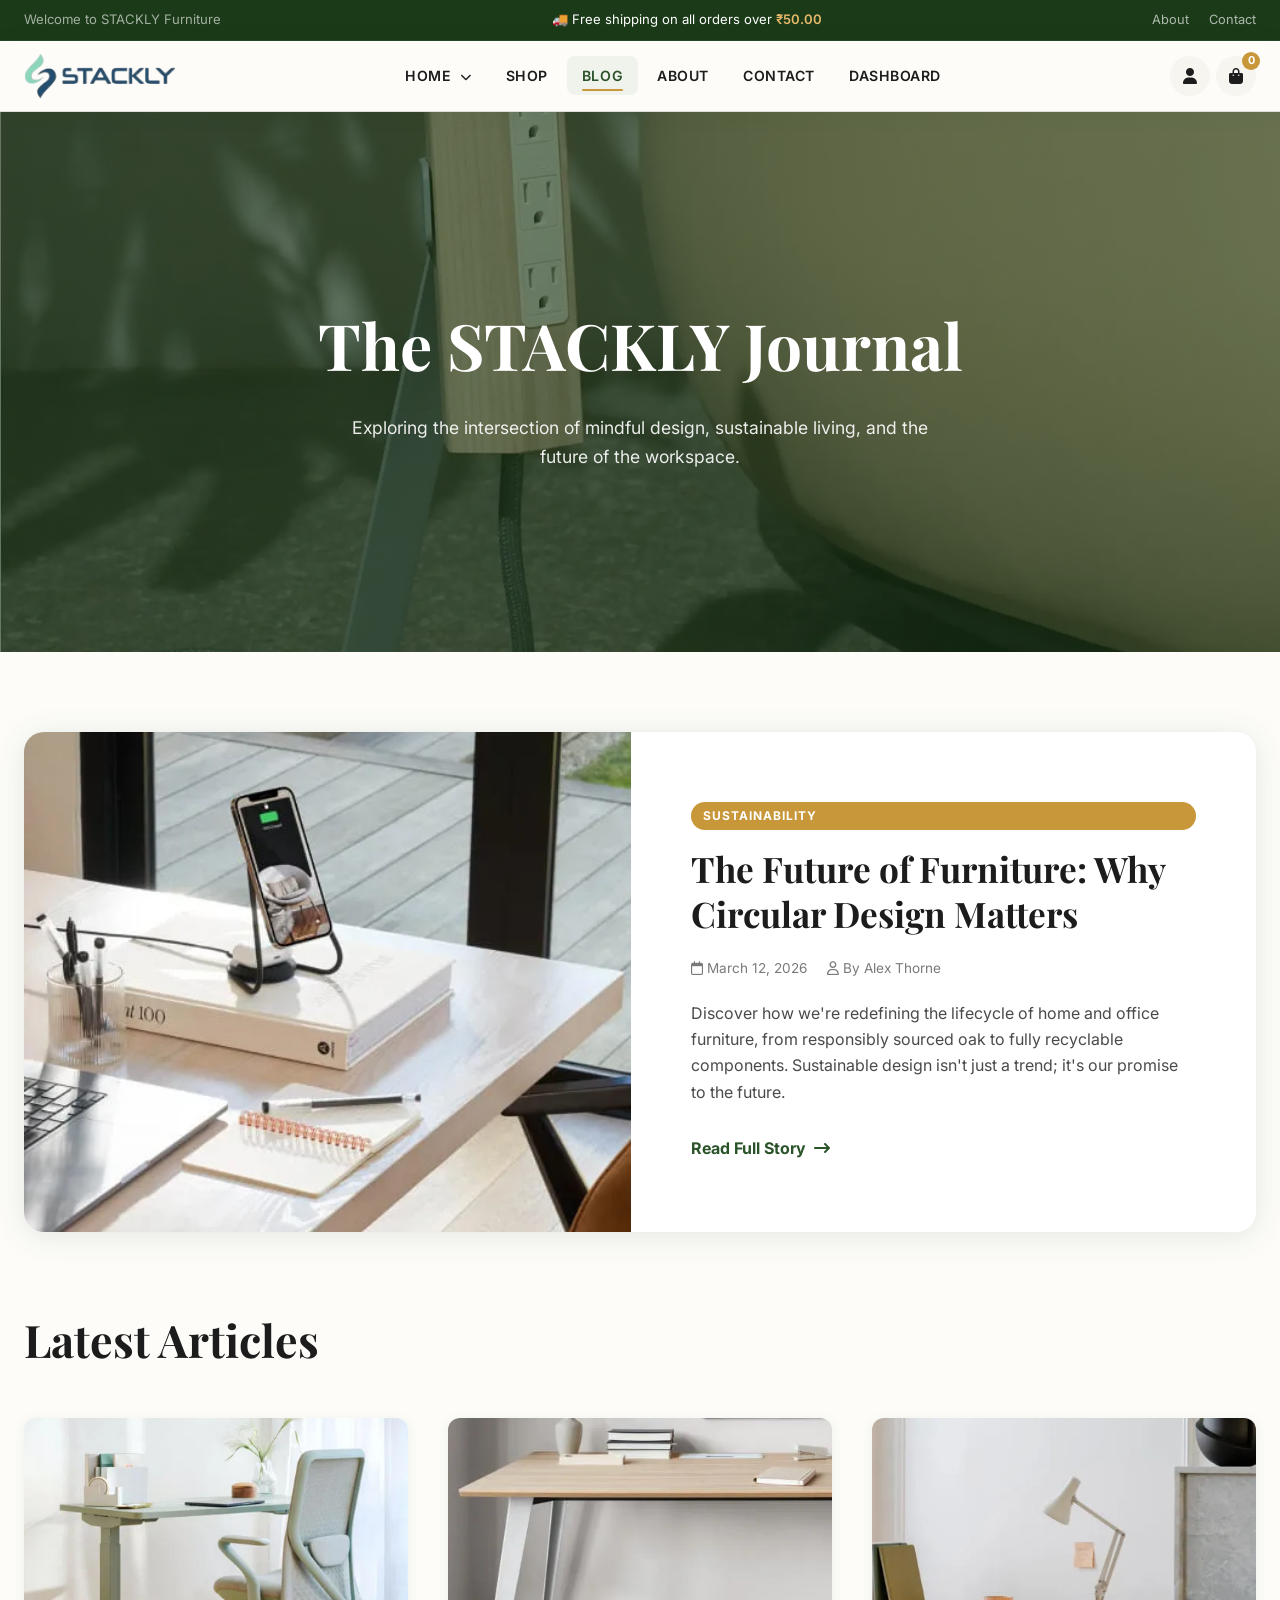
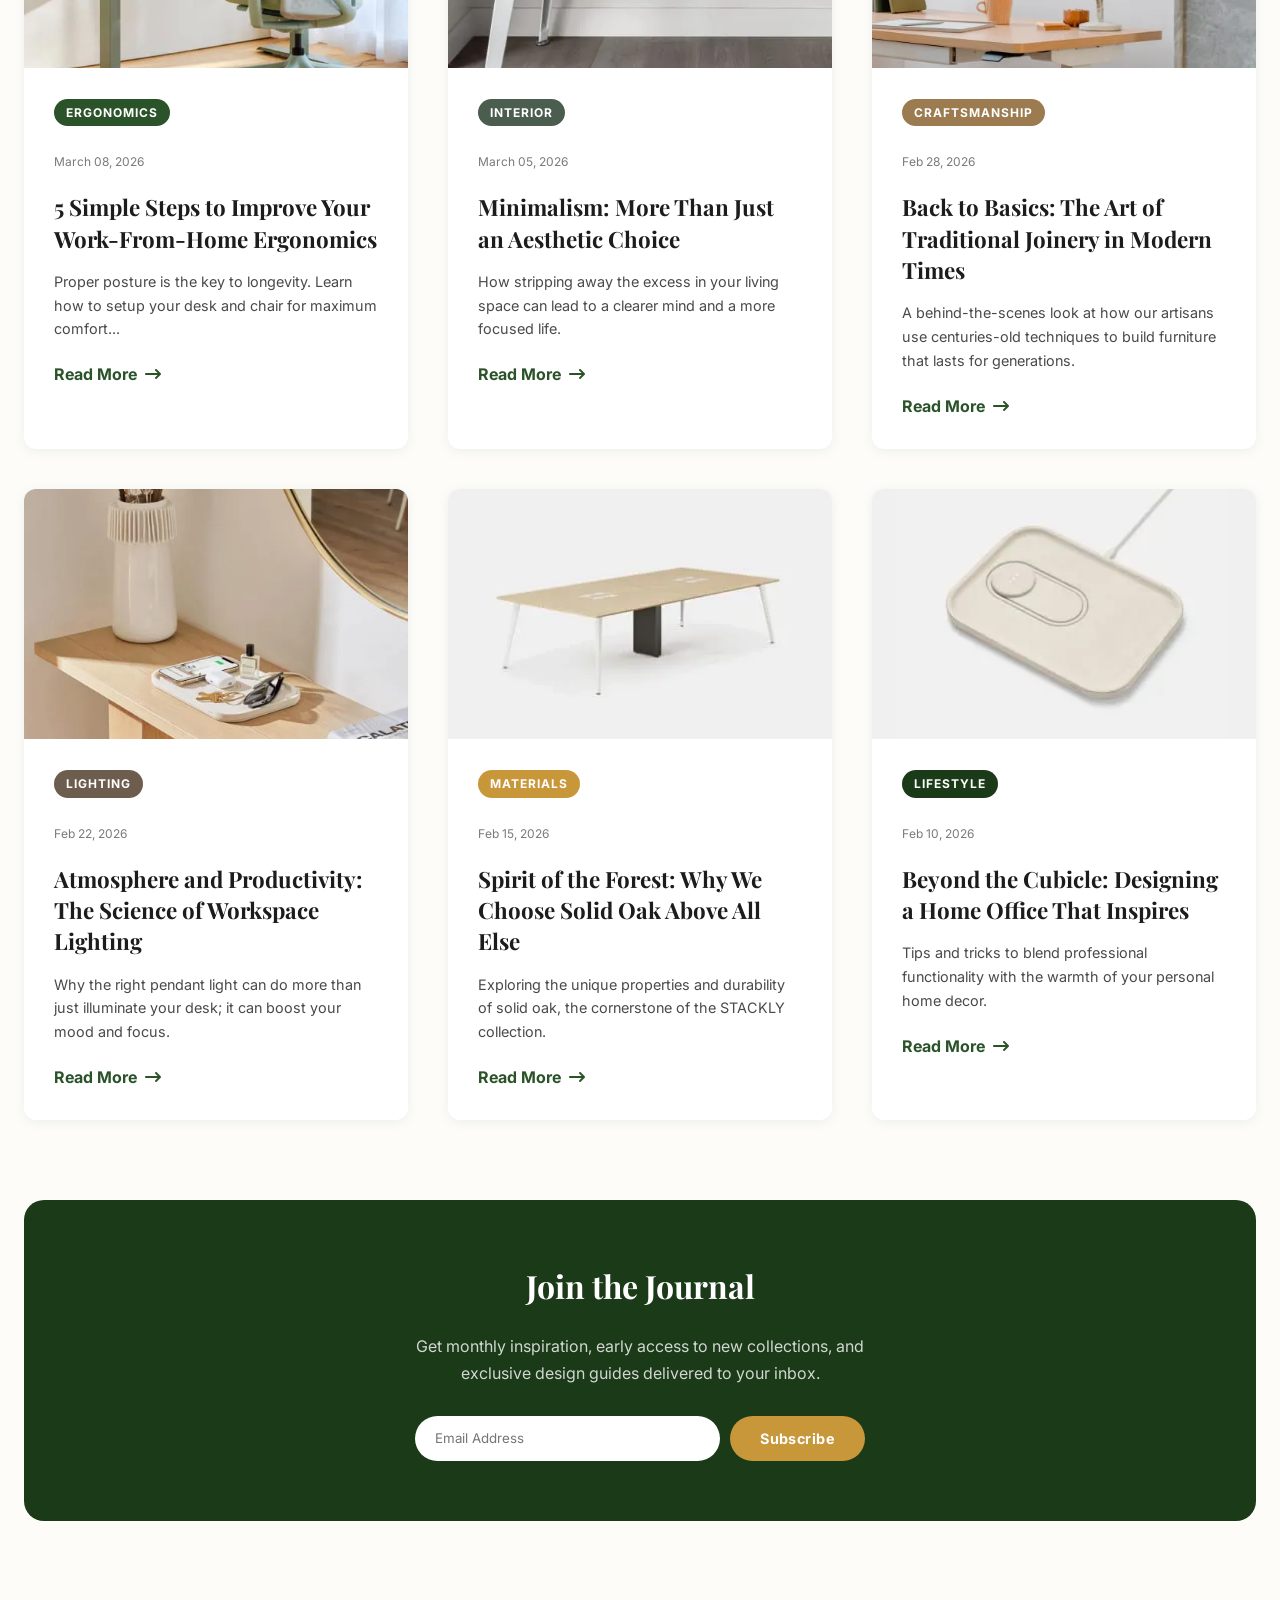
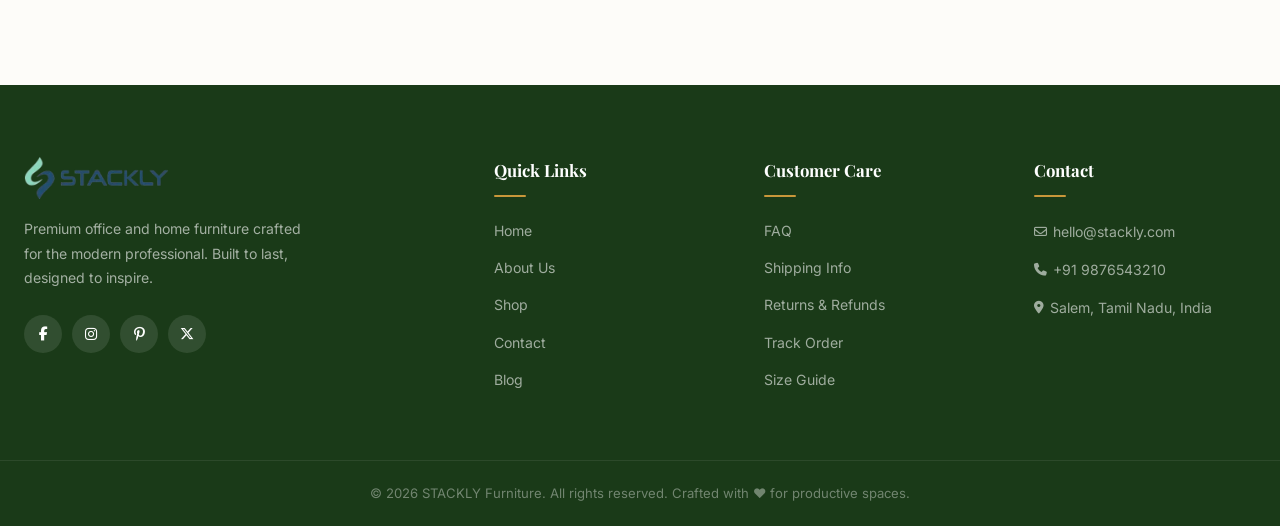
==== commit ed5ce748: "Add files via upload" ====
--- a/blog.html
+++ b/blog.html
@@ -183,12 +183,11 @@
 
 <div class="topbar">
   <div class="topbar-inner">
-    <div style="color:rgba(255,255,255,.6);font-size:.82rem;">Welcome to STACKLY Journal</div>
-    <div class="topbar-center">✨ Discover the art of modern living</div>
+    <div style="color:rgba(255,255,255,.6);font-size:.82rem;">Welcome to STACKLY Furniture</div>
+    <div class="topbar-center">🚚 Free shipping on all orders over <span>₹50.00</span></div>
     <div class="topbar-links">
       <a href="about.html">About</a>
       <a href="contact.html">Contact</a>
-      <a href="#">Newsletter</a>
     </div>
   </div>
 </div>
--- a/style.css
+++ b/style.css
@@ -794,6 +794,8 @@
   box-shadow: var(--shadow-sm);
   transition: var(--transition);
   position: relative;
+  display: flex;
+  flex-direction: column;
 }
 .product-card:hover {
   box-shadow: var(--shadow-lg);
@@ -859,7 +861,12 @@
 }
 .action-btn:hover { background: var(--primary); color: var(--white); transform: scale(1.1); }
 
-.product-info { padding: 16px 18px 18px; }
+.product-info {
+  padding: 16px 18px 18px;
+  display: flex;
+  flex-direction: column;
+  flex-grow: 1;
+}
 .product-name {
   font-weight: 600;
   font-size: 0.93rem;
@@ -873,10 +880,11 @@
   display: flex;
   align-items: center;
   gap: 10px;
+  flex-wrap: wrap;
   margin-bottom: 14px;
 }
 .price-now  { font-size: 1.02rem; font-weight: 800; color: var(--primary); }
-.price-old  { font-size: 0.85rem; color: var(--text-light); text-decoration: line-through; }
+.price-old  { display: none; font-size: 0.85rem; color: var(--text-light); text-decoration: line-through; }
 .add-to-cart {
   width: 100%;
   padding: 10px 16px;
@@ -895,6 +903,7 @@
   display: flex;
   align-items: center;
   gap: 10px;
+  margin-top: auto;
 }
 .qty-control {
   display: flex;
@@ -2295,3 +2304,11 @@
   .error-img-wrap { margin-bottom: 30px; }
   .error-actions { flex-direction: column; align-items: stretch; max-width: 300px; margin: 0 auto; }
 }
+
+@media (max-width: 991px) {
+  .shop-sidebar {
+    margin: 0 auto;
+    width: 100% !important;
+    max-width: 380px;
+  }
+}
